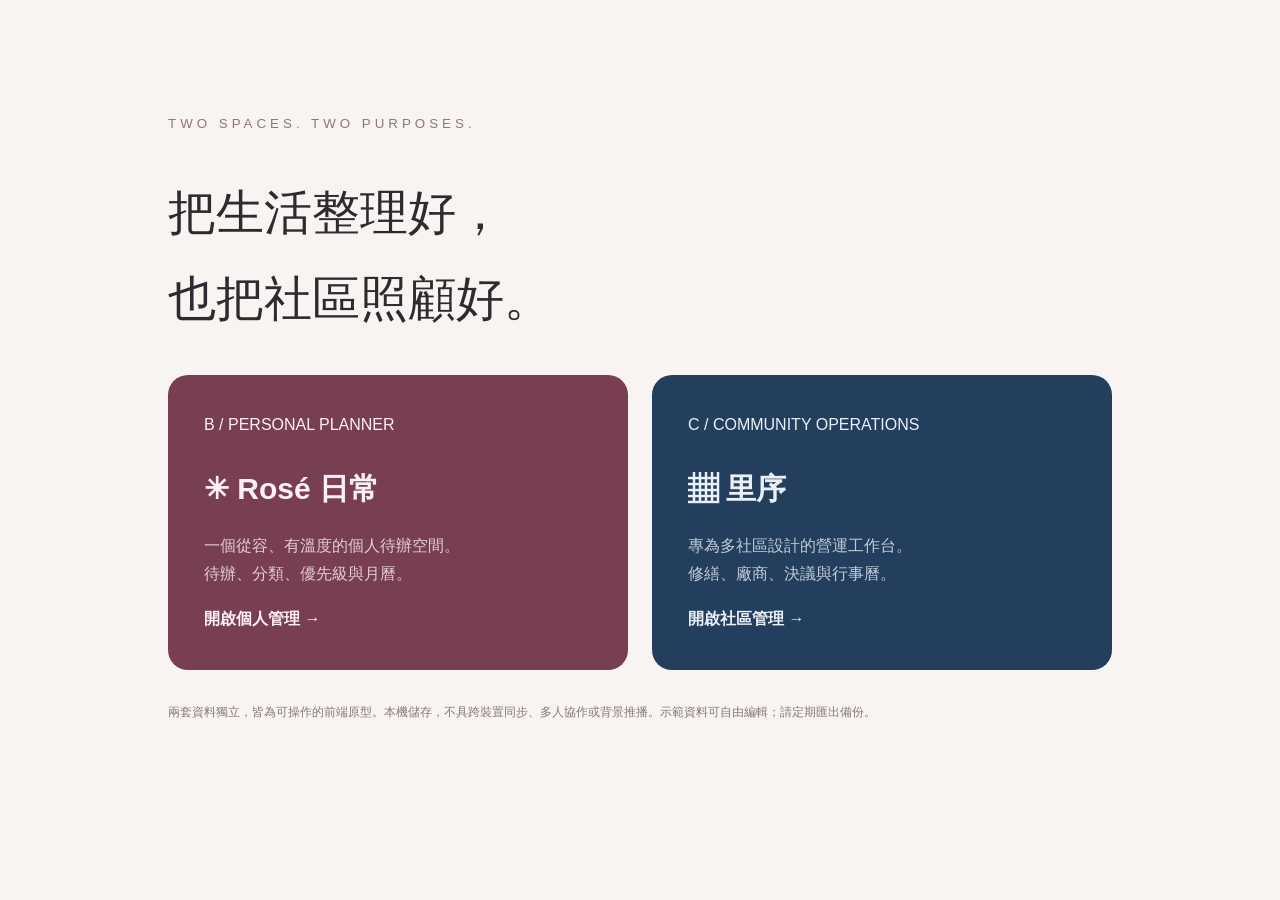
==== index.html @ 5735068f "Add files via upload" ====
<!doctype html><html lang="zh-Hant"><meta charset="UTF-8"><meta name="viewport" content="width=device-width,initial-scale=1"><title>B / C 網站 APP 原型</title><style>*{box-sizing:border-box}body{margin:0;background:#f7f4f1;color:#302a30;font:16px/1.8 'Segoe UI','Microsoft JhengHei',sans-serif}main{max-width:1000px;margin:9vh auto;padding:28px}small{letter-spacing:4px;color:#94747c}h1{font-size:clamp(30px,5vw,48px);font-weight:500}section{display:grid;grid-template-columns:1fr 1fr;gap:24px}a{display:block;padding:36px;border-radius:20px;text-decoration:none;transition:transform .2s}a:hover{transform:translateY(-5px)}.b{background:#783e52;color:#fff0f3}.c{background:#243f5d;color:#eaf0f8}h2{font-size:30px;margin:22px 0 8px}p{opacity:.8}footer{font-size:12px;color:#88767e;margin-top:32px}@media(max-width:600px){section{grid-template-columns:1fr}main{margin:20px auto}a{padding:26px}}</style><main><small>TWO SPACES. TWO PURPOSES.</small><h1>把生活整理好，<br>也把社區照顧好。</h1><section><a class="b" href="b/"><span>B / PERSONAL PLANNER</span><h2>✳ Rosé 日常</h2><p>一個從容、有溫度的個人待辦空間。<br>待辦、分類、優先級與月曆。</p><strong>開啟個人管理 →</strong></a><a class="c" href="c/"><span>C / COMMUNITY OPERATIONS</span><h2>▦ 里序</h2><p>專為多社區設計的營運工作台。<br>修繕、廠商、決議與行事曆。</p><strong>開啟社區管理 →</strong></a></section><footer>兩套資料獨立，皆為可操作的前端原型。本機儲存，不具跨裝置同步、多人協作或背景推播。示範資料可自由編輯；請定期匯出備份。</footer></main></html>
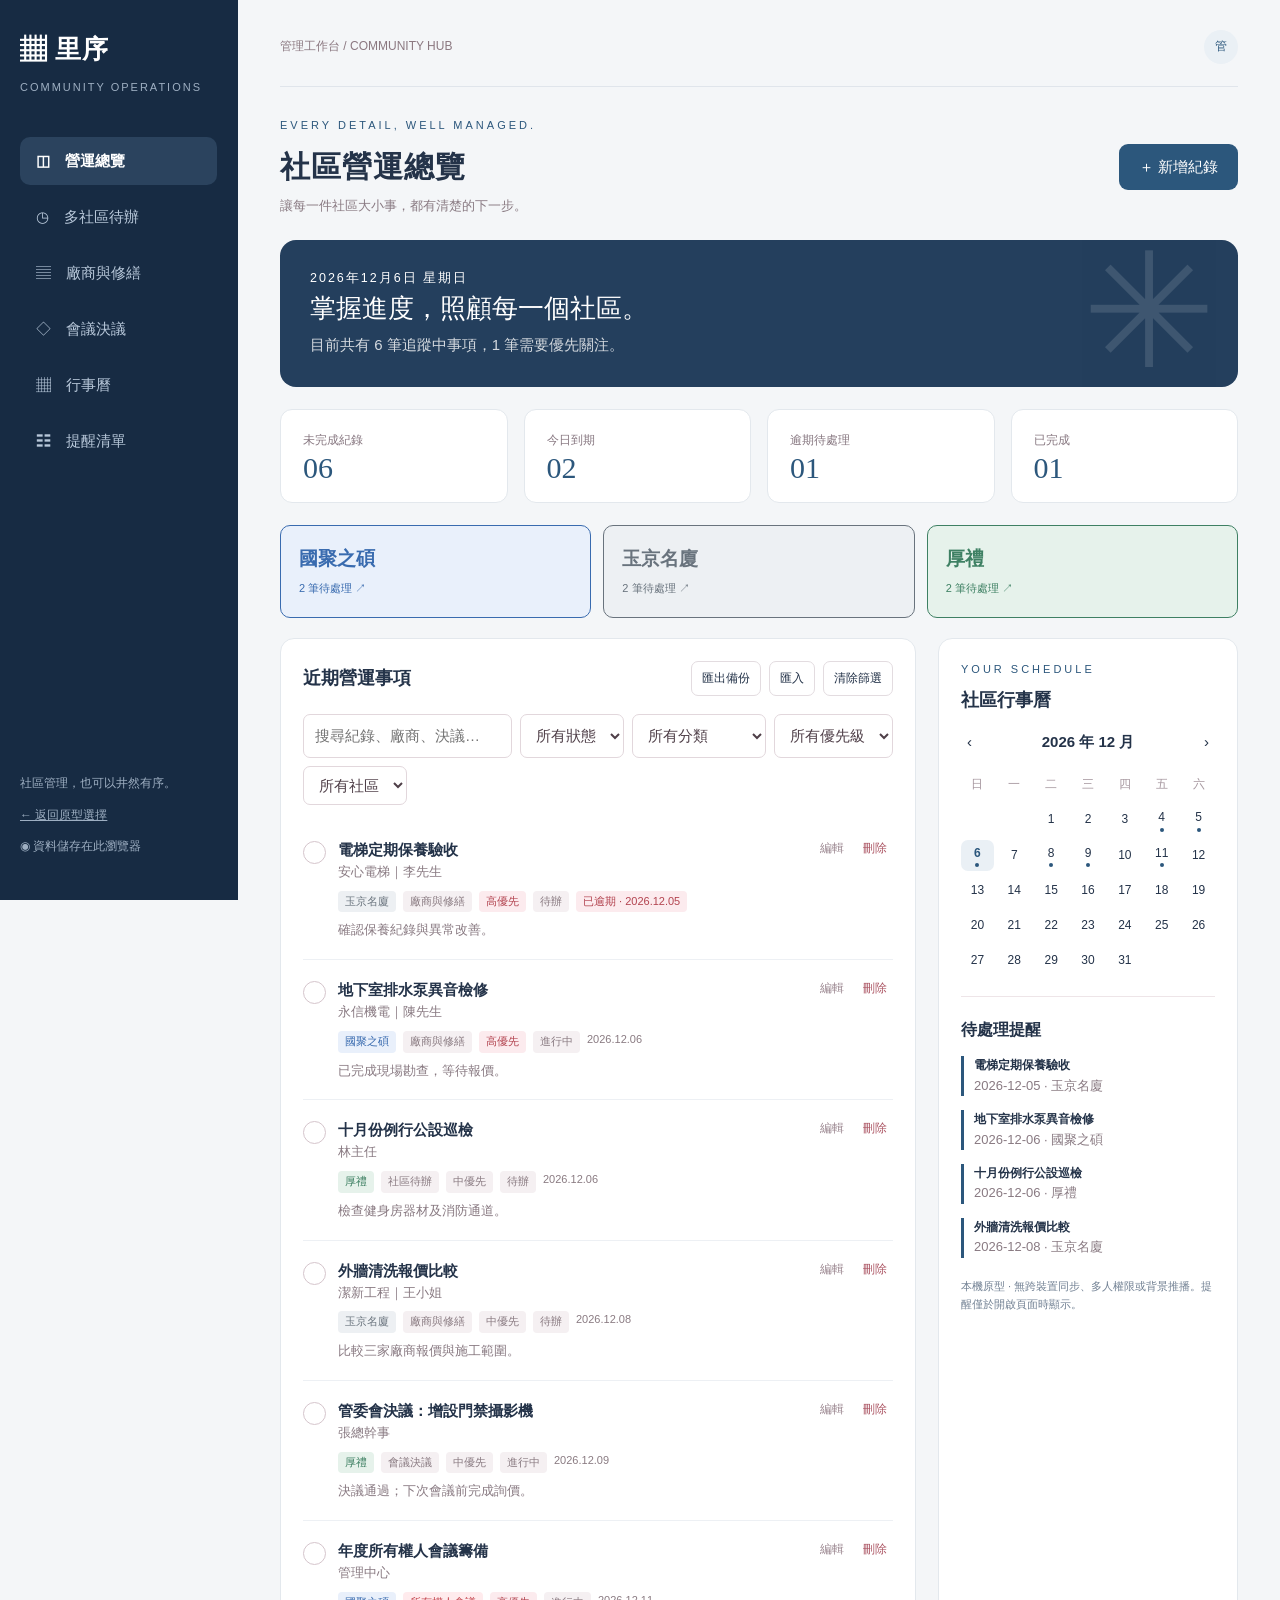
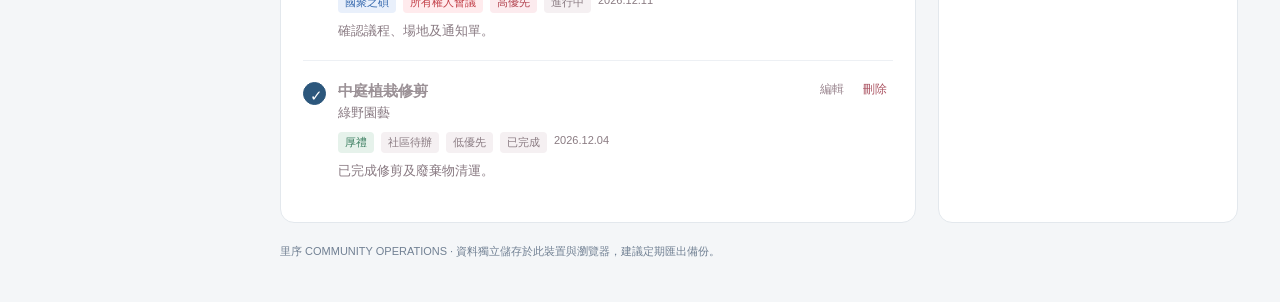
==== commit 9bfc410e: "Add files via upload" ====
--- a/index.html
+++ b/index.html
@@ -1 +1 @@
-<!doctype html><html lang="zh-Hant"><meta charset="UTF-8"><meta name="viewport" content="width=device-width,initial-scale=1"><title>B / C 網站 APP 原型</title><style>*{box-sizing:border-box}body{margin:0;background:#f7f4f1;color:#302a30;font:16px/1.8 'Segoe UI','Microsoft JhengHei',sans-serif}main{max-width:1000px;margin:9vh auto;padding:28px}small{letter-spacing:4px;color:#94747c}h1{font-size:clamp(30px,5vw,48px);font-weight:500}section{display:grid;grid-template-columns:1fr 1fr;gap:24px}a{display:block;padding:36px;border-radius:20px;text-decoration:none;transition:transform .2s}a:hover{transform:translateY(-5px)}.b{background:#783e52;color:#fff0f3}.c{background:#243f5d;color:#eaf0f8}h2{font-size:30px;margin:22px 0 8px}p{opacity:.8}footer{font-size:12px;color:#88767e;margin-top:32px}@media(max-width:600px){section{grid-template-columns:1fr}main{margin:20px auto}a{padding:26px}}</style><main><small>TWO SPACES. TWO PURPOSES.</small><h1>把生活整理好，<br>也把社區照顧好。</h1><section><a class="b" href="b/"><span>B / PERSONAL PLANNER</span><h2>✳ Rosé 日常</h2><p>一個從容、有溫度的個人待辦空間。<br>待辦、分類、優先級與月曆。</p><strong>開啟個人管理 →</strong></a><a class="c" href="c/"><span>C / COMMUNITY OPERATIONS</span><h2>▦ 里序</h2><p>專為多社區設計的營運工作台。<br>修繕、廠商、決議與行事曆。</p><strong>開啟社區管理 →</strong></a></section><footer>兩套資料獨立，皆為可操作的前端原型。本機儲存，不具跨裝置同步、多人協作或背景推播。示範資料可自由編輯；請定期匯出備份。</footer></main></html>
+<!doctype html><html lang="zh-Hant"><head><meta charset="UTF-8"><meta name="viewport" content="width=device-width,initial-scale=1"><meta name="theme-color" content="#243f5d"><title>里序｜社區營運管理</title><link rel="stylesheet" href="style.css"><script src="app.js" defer></script></head><body data-app="c"></body></html>
--- a/style.css
+++ b/style.css
@@ -0,0 +1 @@
+*{box-sizing:border-box}body{margin:0;background:#f8f5f3;color:#30262b;font:15px/1.6 'Segoe UI','Microsoft JhengHei',sans-serif}button,input,select,textarea{font:inherit}button,a,input,select,textarea{outline-offset:4px}button{cursor:pointer}button,a{touch-action:manipulation}button{border:0;background:none;color:inherit}a{color:inherit}aside{position:fixed;inset:0 auto 0 0;width:238px;background:#fffdfb;border-right:1px solid #eadfe2;padding:32px 20px;display:flex;flex-direction:column;gap:12px}.logo{font:600 26px Georgia,serif;letter-spacing:1px;color:var(--accent)}.brand-note{font-size:11px;letter-spacing:2px;color:#9c7f88;margin-bottom:28px}nav{display:grid;gap:8px}nav button{text-align:left;padding:12px 16px;border-radius:10px;color:#807079}nav button.active{background:var(--soft);color:var(--accent);font-weight:700}.side-bottom{margin-top:auto;font-size:12px;color:#8d7e85}.side-bottom a{display:block;margin-top:12px}main{margin-left:238px;padding:30px 42px;max-width:1600px}.topbar{display:flex;justify-content:space-between;align-items:center;color:#8b7880;font-size:12px;border-bottom:1px solid #e8dfe1;padding-bottom:22px}.avatar{width:34px;height:34px;display:grid;place-items:center;border-radius:50%;background:var(--soft);color:var(--accent)}header{display:flex;justify-content:space-between;align-items:center;margin:30px 0 24px;gap:18px}h1{font-size:30px;letter-spacing:1px;margin:0 0 5px}h2{font-size:18px;margin:0}h3{margin:0;font-size:16px}.muted{color:#897a82;font-size:13px}.eyebrow{font-size:11px;color:var(--accent);letter-spacing:3px;margin-bottom:8px}.primary{background:var(--accent);color:white;padding:11px 20px;border-radius:9px;white-space:nowrap}.hero{background:var(--accent);color:#fff;border-radius:16px;padding:25px 30px;display:flex;justify-content:space-between;align-items:center;position:relative;overflow:hidden}.hero:after{content:'✳';font-size:160px;line-height:1;opacity:.12;position:absolute;right:22px;top:-8px}.hero h2{font:26px/1.5 Georgia,'Microsoft JhengHei',serif}.hero p{opacity:.8;margin:5px 0}.hero small{letter-spacing:2px}.stats{display:grid;grid-template-columns:repeat(4,1fr);gap:16px;margin:22px 0}.stat{background:white;border:1px solid #ede5e7;border-radius:12px;padding:17px 22px}.stat strong{display:block;font:30px Georgia,serif;color:var(--accent)}.stat span{font-size:12px;color:#877780}.layout{display:grid;grid-template-columns:minmax(0,1fr) 300px;gap:22px}.panel{background:white;border:1px solid #ece4e6;border-radius:14px;padding:22px}.panel-head{display:flex;justify-content:space-between;align-items:center;margin-bottom:18px;gap:10px}.toolbar{display:flex;flex-wrap:wrap;gap:8px;margin:15px 0}.toolbar input{flex:1;min-width:140px}input,select,textarea{border:1px solid #e2d7dc;background:#fff;border-radius:7px;padding:9px 11px;color:#4f3f48;min-width:0}select{max-width:100%}.task{display:flex;gap:12px;padding:18px 0;border-bottom:1px solid #f0e9eb;align-items:flex-start}.task:last-child{border-bottom:0}.check{border:1px solid #d5c5cc;border-radius:50%;width:23px;height:23px;flex-shrink:0;margin-top:3px;color:var(--accent)}.check.done{background:var(--accent);color:white;border-color:var(--accent)}.task-body{flex:1;min-width:0}.task-title{font-weight:600;text-align:left;padding:0;word-break:break-word}.completed .task-title{text-decoration:line-through;color:#9c9297}.meta{display:flex;gap:7px;flex-wrap:wrap;margin-top:8px;font-size:11px;color:#8a7b82}.tag{border-radius:4px;padding:2px 7px;background:#f5f0f2}.high,.overdue{color:#b34450;background:#fcebee}.community-國聚之碩{color:#396baf;background:#e9f0fb}.community-玉京名廈{color:#69737d;background:#edf0f3}.community-厚禮{color:#3e8063;background:#e6f2eb}.owner{color:#c23f48;background:#ffebed}.actions{display:flex;gap:7px;font-size:12px;color:#9b8790}.delete{color:#ac5664}.calendar-head{display:flex;align-items:center;justify-content:space-between;margin:14px 0}.calendar{display:grid;grid-template-columns:repeat(7,minmax(0,1fr));gap:4px;text-align:center;font-size:12px}.calendar .weekday{color:#a6979f;padding:6px 0}.day{border-radius:7px;min-height:31px;padding:4px 0;position:relative}.day.today{background:var(--soft);color:var(--accent);font-weight:700}.day.selected{outline:2px solid var(--accent)}.day.has:after{content:'';display:block;width:4px;height:4px;background:var(--accent);border-radius:50%;margin:auto}.side-card{margin-top:20px;padding-top:20px;border-top:1px solid #eee5e8}.reminder{font-size:12px;margin-top:14px;border-left:3px solid var(--accent);padding-left:10px}.notice{font-size:11px;color:#97868e;margin-top:20px}.empty{text-align:center;color:#9e8a94;padding:50px 10px}.calendar.large .day{min-height:90px;text-align:left;padding:8px;border:1px solid #efe7e9}.calendar.large .day small{display:block;font-size:10px;white-space:nowrap;overflow:hidden;text-overflow:ellipsis;color:var(--accent)}dialog{border:0;border-radius:16px;padding:28px;width:min(540px,calc(100% - 24px));box-shadow:0 20px 100px #34202b33}dialog::backdrop{background:#30222b77}form{display:grid;gap:14px}label{display:grid;gap:5px;font-size:12px;color:#796671}.form-row{display:grid;grid-template-columns:1fr 1fr;gap:12px}textarea{resize:vertical;min-height:80px}.dialog-head{display:flex;align-items:center;justify-content:space-between;margin-bottom:18px}.form-actions{display:flex;justify-content:flex-end;gap:10px}.toast{position:fixed;bottom:24px;left:50%;transform:translateX(-50%);background:#362c32;color:white;border-radius:8px;padding:10px 20px;z-index:5}.progress{height:5px;background:var(--soft);border-radius:8px;margin-top:12px}.progress i{display:block;height:100%;background:var(--accent);border-radius:8px}.community-cards{display:grid;grid-template-columns:repeat(3,1fr);gap:12px;margin:20px 0}.community-card{padding:18px;border-radius:10px;border:1px solid currentColor;text-align:left}.community-card strong{display:block;font-size:19px}.community-card small{font-size:11px}.c-theme{background:#f4f6f8;color:#243349}.c-theme aside{background:#172b43;color:#e4edf6;border-color:#172b43}.c-theme .logo{color:#fff}.c-theme nav button{color:#b8c8da}.c-theme nav button.active{background:#2b435e;color:#fff}.c-theme .brand-note,.c-theme .side-bottom{color:#9eafc2}.c-theme .hero{background:#243f5d}.c-theme .panel,.c-theme .stat{border-color:#e3e8ed}.c-theme .topbar{border-color:#e0e5eb}.c-theme .task{border-color:#edf0f4}.c-theme .notice{color:#718093}.c-theme .primary{background:#2c577c}.view-tools{display:flex;gap:8px;flex-wrap:wrap}.subtle{border:1px solid #e3dce0;border-radius:7px;padding:7px 10px;font-size:12px;background:white}#storage-warning{color:#b43f50}.mobile-brand{display:none}@media(min-width:1500px){main{margin-left:260px}aside{width:260px}}@media(max-width:1100px){main{padding:24px;margin-left:200px}aside{width:200px;padding:26px 15px}.layout{grid-template-columns:minmax(0,1fr)}.right{display:grid;grid-template-columns:1fr 1fr;gap:18px}.right .side-card{margin:0;border:0;padding:0}.stats{gap:10px}.stat{padding:14px}}@media(max-width:700px){aside{position:static;width:auto;padding:18px 18px 10px;border-right:0}.brand-note,.side-bottom{display:none}.logo{font-size:23px}nav{display:flex;overflow:auto;gap:5px;margin-top:10px}nav button{white-space:nowrap;padding:8px 12px;font-size:12px}main{margin:0;padding:16px}.topbar{padding-bottom:14px}header{margin:22px 0;align-items:flex-start}h1{font-size:25px}.primary{padding:10px 14px;font-size:13px}.hero{padding:22px}.hero h2{font-size:21px}.hero small{display:none}.stats{grid-template-columns:repeat(2,1fr);gap:10px}.stat strong{font-size:25px}.panel{padding:16px}.right{display:block}.right .side-card{margin-top:20px}.actions{flex-direction:column}.community-cards{gap:7px}.community-card{padding:11px 8px}.community-card strong{font-size:15px}.calendar.large .day{min-height:65px;padding:4px}.calendar.large{gap:2px}.form-row{grid-template-columns:1fr}.toolbar select{flex:1}.panel-head{flex-wrap:wrap}.view-tools{gap:5px}}
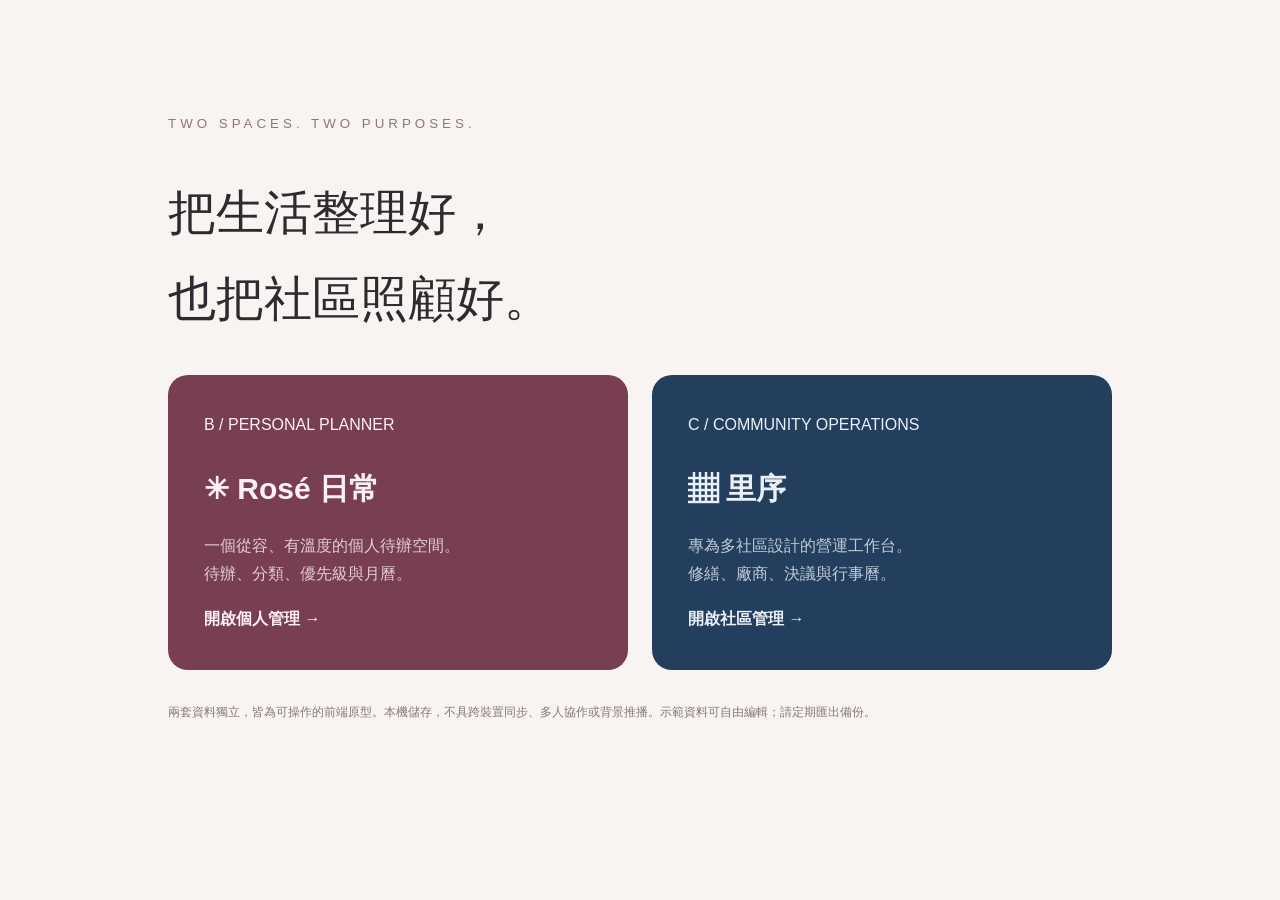
==== commit 1c5a9a85: "Add files via upload" ====
--- a/index.html
+++ b/index.html
@@ -1 +1 @@
-<!doctype html><html lang="zh-Hant"><head><meta charset="UTF-8"><meta name="viewport" content="width=device-width,initial-scale=1"><meta name="theme-color" content="#243f5d"><title>里序｜社區營運管理</title><link rel="stylesheet" href="style.css"><script src="app.js" defer></script></head><body data-app="c"></body></html>
+<!doctype html><html lang="zh-Hant"><meta charset="UTF-8"><meta name="viewport" content="width=device-width,initial-scale=1"><title>B / C 網站 APP 原型</title><style>*{box-sizing:border-box}body{margin:0;background:#f7f4f1;color:#302a30;font:16px/1.8 'Segoe UI','Microsoft JhengHei',sans-serif}main{max-width:1000px;margin:9vh auto;padding:28px}small{letter-spacing:4px;color:#94747c}h1{font-size:clamp(30px,5vw,48px);font-weight:500}section{display:grid;grid-template-columns:1fr 1fr;gap:24px}a{display:block;padding:36px;border-radius:20px;text-decoration:none;transition:transform .2s}a:hover{transform:translateY(-5px)}.b{background:#783e52;color:#fff0f3}.c{background:#243f5d;color:#eaf0f8}h2{font-size:30px;margin:22px 0 8px}p{opacity:.8}footer{font-size:12px;color:#88767e;margin-top:32px}@media(max-width:600px){section{grid-template-columns:1fr}main{margin:20px auto}a{padding:26px}}</style><main><small>TWO SPACES. TWO PURPOSES.</small><h1>把生活整理好，<br>也把社區照顧好。</h1><section><a class="b" href="b/"><span>B / PERSONAL PLANNER</span><h2>✳ Rosé 日常</h2><p>一個從容、有溫度的個人待辦空間。<br>待辦、分類、優先級與月曆。</p><strong>開啟個人管理 →</strong></a><a class="c" href="c/"><span>C / COMMUNITY OPERATIONS</span><h2>▦ 里序</h2><p>專為多社區設計的營運工作台。<br>修繕、廠商、決議與行事曆。</p><strong>開啟社區管理 →</strong></a></section><footer>兩套資料獨立，皆為可操作的前端原型。本機儲存，不具跨裝置同步、多人協作或背景推播。示範資料可自由編輯；請定期匯出備份。</footer></main></html>
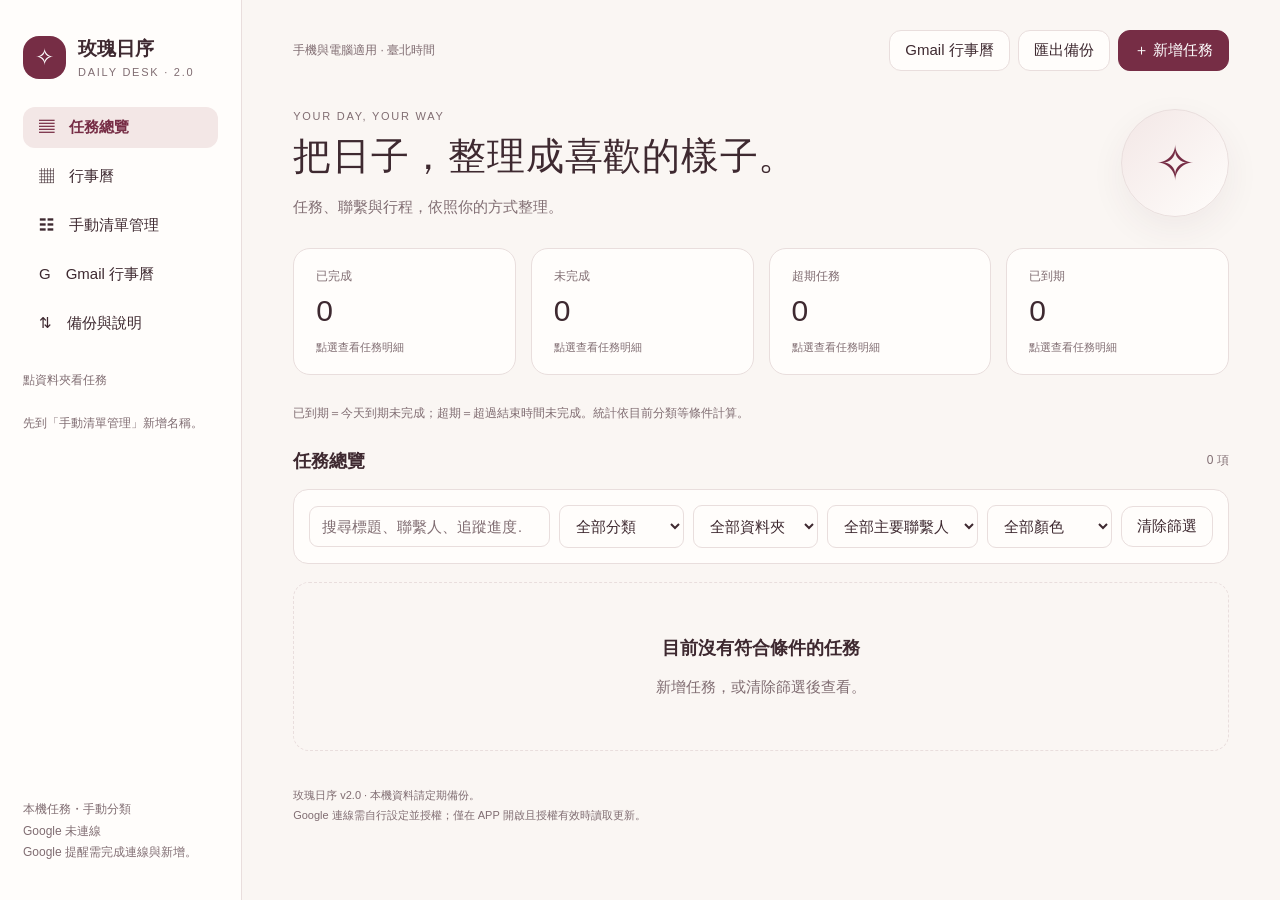
==== commit 290f80c3: "Add files via upload" ====
--- a/index.html
+++ b/index.html
@@ -1 +1,492 @@
-<!doctype html><html lang="zh-Hant"><meta charset="UTF-8"><meta name="viewport" content="width=device-width,initial-scale=1"><title>B / C 網站 APP 原型</title><style>*{box-sizing:border-box}body{margin:0;background:#f7f4f1;color:#302a30;font:16px/1.8 'Segoe UI','Microsoft JhengHei',sans-serif}main{max-width:1000px;margin:9vh auto;padding:28px}small{letter-spacing:4px;color:#94747c}h1{font-size:clamp(30px,5vw,48px);font-weight:500}section{display:grid;grid-template-columns:1fr 1fr;gap:24px}a{display:block;padding:36px;border-radius:20px;text-decoration:none;transition:transform .2s}a:hover{transform:translateY(-5px)}.b{background:#783e52;color:#fff0f3}.c{background:#243f5d;color:#eaf0f8}h2{font-size:30px;margin:22px 0 8px}p{opacity:.8}footer{font-size:12px;color:#88767e;margin-top:32px}@media(max-width:600px){section{grid-template-columns:1fr}main{margin:20px auto}a{padding:26px}}</style><main><small>TWO SPACES. TWO PURPOSES.</small><h1>把生活整理好，<br>也把社區照顧好。</h1><section><a class="b" href="b/"><span>B / PERSONAL PLANNER</span><h2>✳ Rosé 日常</h2><p>一個從容、有溫度的個人待辦空間。<br>待辦、分類、優先級與月曆。</p><strong>開啟個人管理 →</strong></a><a class="c" href="c/"><span>C / COMMUNITY OPERATIONS</span><h2>▦ 里序</h2><p>專為多社區設計的營運工作台。<br>修繕、廠商、決議與行事曆。</p><strong>開啟社區管理 →</strong></a></section><footer>兩套資料獨立，皆為可操作的前端原型。本機儲存，不具跨裝置同步、多人協作或背景推播。示範資料可自由編輯；請定期匯出備份。</footer></main></html>
+<!doctype html><html lang="zh-Hant"><head><meta charset="utf-8"><meta name="viewport" content="width=device-width,initial-scale=1"><meta name="theme-color" content="#762d45"><meta name="referrer" content="strict-origin-when-cross-origin"><title>玫瑰日序 v2</title><style>
+:root{--ink:#3e2930;--muted:#806d72;--brand:#762d45;--rose:#ead0d3;--paper:#faf6f3;--line:#e9dedd;--soft:#f3e7e6;--white:#fffdfb;--shadow:0 12px 34px #572c3910;font-family:"Segoe UI","Microsoft JhengHei",sans-serif;color:var(--ink);background:var(--paper);font-size:15px}
+*{box-sizing:border-box}body{margin:0}button,input,select,textarea{font:inherit}button,a,input,select,textarea{touch-action:manipulation}button{cursor:pointer}button:disabled{opacity:.45;cursor:default}button:focus-visible,a:focus-visible,input:focus-visible,select:focus-visible,textarea:focus-visible{outline:3px solid #bc8b56;outline-offset:3px}button{border:1px solid var(--line);border-radius:12px;padding:10px 15px;background:var(--white);color:var(--ink)}button:hover{border-color:var(--brand)}.primary{background:var(--brand);color:white;border-color:var(--brand)}.quiet{background:transparent}.danger{color:#a02135}.app{display:grid;grid-template-columns:242px minmax(0,1fr);min-height:100vh}aside{padding:36px 23px;background:var(--white);border-right:1px solid var(--line);display:flex;flex-direction:column;gap:28px;position:sticky;top:0;height:100vh}.logo{display:flex;gap:12px;align-items:center}.mark{background:var(--brand);color:white;border-radius:16px;width:43px;height:43px;display:grid;place-items:center;font-size:23px}.logo strong{font-size:19px;display:block}.eyebrow{font-size:11px;letter-spacing:.16em;color:var(--muted);text-transform:uppercase}.nav{display:grid;gap:8px}.nav button{text-align:left;border-color:transparent;background:transparent}.nav button.active{background:var(--soft);color:var(--brand);font-weight:700}.side-title{font-size:12px;color:var(--muted);margin:0 0 12px}.legend{display:grid;gap:15px;font-size:13px}.dot{width:9px;height:9px;border-radius:50%;display:inline-block;margin-right:8px;background:var(--brand)}.side-foot{margin-top:auto;font-size:12px;line-height:1.8;color:var(--muted)}.main{padding:30px clamp(20px,4vw,62px);max-width:1550px;width:100%;margin:auto}.topbar{display:flex;justify-content:space-between;align-items:center;margin-bottom:35px;gap:16px}.topbar p{font-size:12px;color:var(--muted);margin:0}.actions{display:flex;flex-wrap:wrap;gap:8px}.hero{display:flex;justify-content:space-between;align-items:center;gap:20px;margin-bottom:25px}h1{font-family:Georgia,"Microsoft JhengHei",serif;font-size:clamp(28px,3vw,39px);font-weight:500;margin:8px 0 12px;letter-spacing:.02em}h2{font-size:18px;margin:0}.subtitle{color:var(--muted);line-height:1.7;margin:0}.hero-art{border:1px solid var(--line);border-radius:50%;width:108px;height:108px;display:grid;place-items:center;color:var(--brand);font-size:48px;background:linear-gradient(135deg,var(--soft),var(--white));box-shadow:var(--shadow);flex-shrink:0}.stats{display:grid;grid-template-columns:repeat(4,minmax(0,1fr));gap:15px;margin:28px 0}.stat{padding:19px 22px;background:var(--white);border:1px solid var(--line);border-radius:17px}.stat span{display:block;font-size:12px;color:var(--muted)}.stat strong{display:block;font-size:30px;font-weight:500;margin:9px 0}.stat small{font-size:11px;color:var(--muted)}.toolbar{display:flex;justify-content:space-between;gap:12px;align-items:center;margin:25px 0 16px}.toolbar h2{margin-right:auto}.tabs{display:flex;gap:5px;flex-wrap:wrap}.tabs button{font-size:13px}.tabs button.active{background:var(--brand);color:white}.filters{padding:15px;background:var(--white);border:1px solid var(--line);border-radius:15px;display:flex;gap:9px;flex-wrap:wrap;margin-bottom:18px}.filters input{flex:1;min-width:170px}.filters select{max-width:180px}input,select,textarea{border:1px solid var(--line);border-radius:9px;padding:11px 12px;background:var(--white);color:var(--ink);min-width:0}textarea{resize:vertical;min-height:100px}input::placeholder{color:var(--muted)}.workspace{display:grid;grid-template-columns:minmax(0,1fr) 275px;gap:22px}.panel{background:var(--white);border:1px solid var(--line);border-radius:18px;padding:22px;box-shadow:var(--shadow)}.panel h2{margin-bottom:15px}.record{background:var(--white);border:1px solid var(--line);border-radius:15px;padding:19px;display:flex;gap:14px;margin-bottom:12px;position:relative;border-left:4px solid var(--record-color,var(--rose))}.check{width:28px;height:28px;border-radius:50%;padding:0;flex-shrink:0;color:var(--brand);margin-top:2px}.check.done{background:var(--brand);color:white}.record-body{min-width:0;flex:1}.record h3{font-size:16px;margin:2px 0 10px;overflow-wrap:anywhere;line-height:1.5}.record.done h3{text-decoration:line-through;color:var(--muted)}.meta{display:flex;flex-wrap:wrap;gap:7px;font-size:11px;align-items:center}.badge{padding:4px 8px;background:var(--soft);border-radius:6px;color:var(--brand)}.overdue{color:#ac263c;background:#ffedf0}.record p{font-size:13px;color:var(--muted);line-height:1.7;white-space:pre-wrap;overflow-wrap:anywhere;margin:12px 0}.row-actions{display:flex;gap:6px;margin-top:14px}.row-actions button{font-size:12px;padding:6px 10px}.empty{text-align:center;padding:48px 15px;border:1px dashed var(--line);border-radius:16px;color:var(--muted);line-height:1.9}.empty b{display:block;color:var(--ink);font-size:18px;margin-bottom:8px}.note{font-size:12px;color:var(--muted);line-height:1.8}.progress{height:6px;background:var(--soft);border-radius:8px;overflow:hidden;margin:15px 0}.progress span{display:block;background:var(--brand);height:100%}.mini-list{margin-top:20px}.mini-list p{font-size:12px;border-top:1px solid var(--line);padding-top:12px;line-height:1.8;overflow-wrap:anywhere}.month-head{display:flex;gap:10px;align-items:center;justify-content:space-between;margin-bottom:18px}.calendar{display:grid;grid-template-columns:repeat(7,minmax(0,1fr));gap:5px}.weekday{text-align:center;font-size:12px;color:var(--muted);padding:8px 0}.day{min-height:82px;border-radius:9px;padding:8px 5px;text-align:left;display:flex;flex-direction:column;gap:4px;overflow:hidden}.day.today{border:2px solid var(--brand)}.day.selected{background:var(--soft)}.day small{font-size:10px;white-space:nowrap;overflow:hidden;text-overflow:ellipsis;width:100%;display:block}.day.blank{background:transparent;border:0;min-height:0}.cal-list{margin-top:22px}.backups{display:grid;gap:18px}.backups section{max-width:780px}.backups h3{margin-top:0}.backups p{line-height:1.8;font-size:14px;color:var(--muted)}dialog{border:1px solid var(--line);border-radius:22px;background:var(--paper);color:var(--ink);width:min(620px,calc(100% - 24px));padding:0;max-height:90dvh;box-shadow:0 25px 100px #25101e33}dialog::backdrop{background:#24151e70;backdrop-filter:blur(3px)}.dialog-head{padding:24px 25px 0;display:flex;justify-content:space-between;align-items:center}.dialog-head h2{margin:0}form{padding:22px 25px}.form-grid{display:grid;grid-template-columns:1fr 1fr;gap:15px}label{display:flex;flex-direction:column;gap:8px;font-size:13px}.full{grid-column:1/-1}.form-actions{display:flex;gap:10px;justify-content:flex-end;margin-top:22px}.error{color:#a02135;font-size:13px;line-height:1.6}.notice{background:var(--soft);border:1px solid var(--line);padding:13px 17px;border-radius:12px;margin:15px 0;font-size:13px;line-height:1.7}#toast{position:fixed;bottom:25px;left:50%;transform:translateX(-50%);max-width:90vw;background:var(--ink);color:white;border-radius:12px;padding:13px 22px;z-index:10;box-shadow:var(--shadow)}#toast:empty{display:none}.sr-only{position:absolute;width:1px;height:1px;overflow:hidden;clip:rect(0,0,0,0)}footer{font-size:11px;color:var(--muted);margin-top:35px;line-height:1.8}.community{--ink:#243c4d;--muted:#657784;--brand:#254e72;--rose:#bed0dd;--paper:#f2f5f7;--line:#dde5eb;--soft:#e6edf3;--white:#fff;--shadow:0 12px 34px #29445208}.community .hero-art{border-radius:25px}.community h1{font-family:inherit;font-weight:650}
+@media(min-width:1500px){.main{padding-top:40px}}@media(max-width:1100px){.app{grid-template-columns:200px minmax(0,1fr)}aside{padding:28px 16px}.workspace{grid-template-columns:1fr}.rail{display:none}.main{padding:25px}.stat{padding:16px}.filters select{flex:1;max-width:none}.topbar{align-items:flex-start}}@media(max-width:680px){.app{display:block}aside{height:auto;position:relative;padding:18px;border-right:0;border-bottom:1px solid var(--line);gap:15px}.logo strong{font-size:17px}.mark{width:36px;height:36px}.nav{display:flex;gap:4px;overflow-x:auto}.nav button{white-space:nowrap;padding:9px 11px;font-size:13px}.legend-wrap,.side-foot{display:none}.main{padding:20px 15px}.topbar{margin-bottom:25px;flex-wrap:wrap}.topbar .actions{width:100%}.topbar button{flex:1;font-size:12px;padding:9px}.hero-art{width:65px;height:65px;font-size:32px}h1{font-size:28px}.subtitle{font-size:13px}.stats{grid-template-columns:1fr 1fr;gap:10px;margin:20px 0}.stat{padding:14px 16px}.stat strong{font-size:26px;margin:5px 0}.toolbar{flex-wrap:wrap;align-items:flex-start}.toolbar h2{font-size:17px;width:100%}.filters{padding:11px;gap:8px}.filters input{flex-basis:100%;width:100%}.filters select{width:calc(50% - 5px);flex:auto;font-size:12px}.record{padding:15px 12px;gap:10px}.panel{padding:14px}.day{min-height:65px;font-size:12px}.day small{font-size:9px}.form-grid{gap:13px}.form-grid label{grid-column:1/-1}.dialog-head{padding:20px 18px 0}form{padding:18px}.hero{gap:10px}.actions button{padding:9px 10px}.month-head h2{font-size:16px}.month-head button{padding:8px}}
+@media(prefers-reduced-motion:reduce){*{scroll-behavior:auto!important}}
+
+[hidden]{display:none!important}.filters select{min-width:110px}
+
+[hidden]{display:none!important}.main{margin:0 auto}.stat{text-align:left}.stat.active{border:2px solid var(--brand);background:var(--soft)}.filters{align-items:center}.filters input{width:190px}.filters select{min-width:125px}.badge.tag{border:0;border-radius:6px;cursor:pointer;font-size:11px;padding:5px 8px}.row-actions{flex-wrap:wrap}.row-actions a{font-size:12px;align-self:center;color:var(--brand)}.tracking{padding:12px 14px;background:var(--paper);border-radius:12px;margin-top:12px}.tracking b{font-size:12px;color:var(--muted)}.tracking p{margin-bottom:0}.dates{font-weight:600}.legend-button{display:flex;text-align:left;align-items:center;font-size:13px;border:0;background:transparent;padding:8px 0;overflow-wrap:anywhere}.legend-button small{margin-left:auto;color:var(--muted)}.community-strip{display:flex;gap:8px;flex-wrap:wrap;margin:0 0 18px}.section-title{margin:25px 0 16px}.weekend{color:#a53549;background:#fff6f4}.holiday{background:#ffedee}.holiday-name{color:#a53549;font-weight:700}.day.selected{outline:2px solid var(--brand)}.list-panel{margin-bottom:16px}.list-panel h3{margin-top:0}.list-add{display:flex;gap:10px;padding:0;margin-bottom:15px}.list-add input{flex:1}.list-names{display:grid;gap:9px}.list-names>div{display:flex;gap:8px;flex-wrap:wrap}.list-names>div>button:first-child{margin-right:auto;overflow-wrap:anywhere}.check-label{display:flex;flex-direction:row;align-items:center;gap:9px;line-height:1.7}.check-label input{width:18px;height:18px;accent-color:var(--brand)}.calendar-list{display:grid;gap:15px;margin-bottom:15px}.calendar-list small{color:var(--muted);margin-left:auto}.calendar-list label{overflow-wrap:anywhere}#google-config,#subscribe{padding:10px 0 20px}#google-config>button{margin-top:18px}#subscribe button{margin-top:15px}#content>.panel{margin-bottom:18px}#filter-summary{line-height:1.8;margin-bottom:10px}.toolbar{scroll-margin-top:20px}dialog{width:min(680px,calc(100% - 20px))}#form .form-actions{position:sticky;bottom:-18px;padding:12px 0;background:var(--paper)}a{color:var(--brand)}.connect-top{font-size:12px;padding:9px}.side-foot{line-height:1.8}.record h3{font-weight:700}.day{min-height:110px}.day small{font-size:11px}
+@media(max-width:680px){.day{min-height:90px;padding:6px 3px}.day small{font-size:10px}.calendar{gap:3px}.list-names>div{gap:5px}.list-names button{font-size:12px;padding:8px}.community-strip button{font-size:12px}.record h3{font-size:16px}.stat.active{padding:13px 15px}.filters select{min-width:120px}.row-actions button{padding:9px;font-size:12px}.form-grid label:not(.check-label){font-size:14px}input,textarea,select{font-size:16px}.hero-art{display:none}.topbar{gap:10px}.topbar p{width:100%}}
+
+</style><script src="https://accounts.google.com/gsi/client" async defer></script></head><body><div class="app"><aside><div class="logo"><div class="mark">✧</div><div><strong>玫瑰日序</strong><span class="eyebrow">DAILY DESK · 2.0</span></div></div><nav class="nav" id="nav" aria-label="主要功能"></nav><div class="legend-wrap"><p class="side-title" id="legend-title"></p><div class="legend" id="legend"></div></div><div class="side-foot">本機任務・手動分類<br><span id="google-indicator"></span><br>Google 提醒需完成連線與新增。</div></aside><main class="main"><header class="topbar"><p>手機與電腦適用 · 臺北時間</p><div class="actions"><button data-view="google">Gmail 行事曆</button><button data-act="backup">匯出備份</button><button data-act="add" class="primary">＋ 新增任務</button></div></header><div class="hero"><div><span class="eyebrow">YOUR DAY, YOUR WAY</span><h1>把日子，整理成喜歡的樣子。</h1><p class="subtitle">任務、聯繫與行程，依照你的方式整理。</p></div><div class="hero-art" aria-hidden="true">✧</div></div><div id="storage-warning" class="notice" role="alert" hidden></div><section id="stats" class="stats" aria-label="點選狀態查看明細"></section><p class="note">已到期＝今天到期未完成；超期＝超過結束時間未完成。統計依目前分類等條件計算。</p><div class="toolbar"><h2 id="view-title"></h2><span class="note" id="count" aria-live="polite"></span></div><p class="note" id="filter-summary"></p><section class="filters" id="filters" aria-label="搜尋與篩選"></section><div id="content"></div><footer>玫瑰日序 v2.0 · 本機資料請定期備份。<br>Google 連線需自行設定並授權；僅在 APP 開啟且授權有效時讀取更新。</footer></main></div><dialog id="editor" aria-labelledby="dialog-title"><div class="dialog-head"><h2 id="dialog-title">新增任務</h2><button data-act="close" aria-label="關閉編輯">✕</button></div><form id="form"></form></dialog><input type="file" id="import-file" accept=".json,application/json" hidden><div id="toast" role="status" aria-live="polite"></div><script>const APP={"id":"personal-b","folder":"B-personal","name":"玫瑰日序","community":false,"hero":"把日子，整理成喜歡的樣子。"};
+const HOLIDAYS={"2026-01-01":{"off":true,"name":"開國紀念日"},"2026-01-02":{"off":false,"name":""},"2026-01-03":{"off":true,"name":""},"2026-01-04":{"off":true,"name":""},"2026-01-05":{"off":false,"name":""},"2026-01-06":{"off":false,"name":""},"2026-01-07":{"off":false,"name":""},"2026-01-08":{"off":false,"name":""},"2026-01-09":{"off":false,"name":""},"2026-01-10":{"off":true,"name":""},"2026-01-11":{"off":true,"name":""},"2026-01-12":{"off":false,"name":""},"2026-01-13":{"off":false,"name":""},"2026-01-14":{"off":false,"name":""},"2026-01-15":{"off":false,"name":""},"2026-01-16":{"off":false,"name":""},"2026-01-17":{"off":true,"name":""},"2026-01-18":{"off":true,"name":""},"2026-01-19":{"off":false,"name":""},"2026-01-20":{"off":false,"name":""},"2026-01-21":{"off":false,"name":""},"2026-01-22":{"off":false,"name":""},"2026-01-23":{"off":false,"name":""},"2026-01-24":{"off":true,"name":""},"2026-01-25":{"off":true,"name":""},"2026-01-26":{"off":false,"name":""},"2026-01-27":{"off":false,"name":""},"2026-01-28":{"off":false,"name":""},"2026-01-29":{"off":false,"name":""},"2026-01-30":{"off":false,"name":""},"2026-01-31":{"off":true,"name":""},"2026-02-01":{"off":true,"name":""},"2026-02-02":{"off":false,"name":""},"2026-02-03":{"off":false,"name":""},"2026-02-04":{"off":false,"name":""},"2026-02-05":{"off":false,"name":""},"2026-02-06":{"off":false,"name":""},"2026-02-07":{"off":true,"name":""},"2026-02-08":{"off":true,"name":""},"2026-02-09":{"off":false,"name":""},"2026-02-10":{"off":false,"name":""},"2026-02-11":{"off":false,"name":""},"2026-02-12":{"off":false,"name":""},"2026-02-13":{"off":false,"name":""},"2026-02-14":{"off":true,"name":""},"2026-02-15":{"off":true,"name":"小年夜"},"2026-02-16":{"off":true,"name":"農曆除夕"},"2026-02-17":{"off":true,"name":"春節"},"2026-02-18":{"off":true,"name":"春節"},"2026-02-19":{"off":true,"name":"春節"},"2026-02-20":{"off":true,"name":"補假"},"2026-02-21":{"off":true,"name":""},"2026-02-22":{"off":true,"name":""},"2026-02-23":{"off":false,"name":""},"2026-02-24":{"off":false,"name":""},"2026-02-25":{"off":false,"name":""},"2026-02-26":{"off":false,"name":""},"2026-02-27":{"off":true,"name":"補假"},"2026-02-28":{"off":true,"name":"和平紀念日"},"2026-03-01":{"off":true,"name":""},"2026-03-02":{"off":false,"name":""},"2026-03-03":{"off":false,"name":""},"2026-03-04":{"off":false,"name":""},"2026-03-05":{"off":false,"name":""},"2026-03-06":{"off":false,"name":""},"2026-03-07":{"off":true,"name":""},"2026-03-08":{"off":true,"name":""},"2026-03-09":{"off":false,"name":""},"2026-03-10":{"off":false,"name":""},"2026-03-11":{"off":false,"name":""},"2026-03-12":{"off":false,"name":""},"2026-03-13":{"off":false,"name":""},"2026-03-14":{"off":true,"name":""},"2026-03-15":{"off":true,"name":""},"2026-03-16":{"off":false,"name":""},"2026-03-17":{"off":false,"name":""},"2026-03-18":{"off":false,"name":""},"2026-03-19":{"off":false,"name":""},"2026-03-20":{"off":false,"name":""},"2026-03-21":{"off":true,"name":""},"2026-03-22":{"off":true,"name":""},"2026-03-23":{"off":false,"name":""},"2026-03-24":{"off":false,"name":""},"2026-03-25":{"off":false,"name":""},"2026-03-26":{"off":false,"name":""},"2026-03-27":{"off":false,"name":""},"2026-03-28":{"off":true,"name":""},"2026-03-29":{"off":true,"name":""},"2026-03-30":{"off":false,"name":""},"2026-03-31":{"off":false,"name":""},"2026-04-01":{"off":false,"name":""},"2026-04-02":{"off":false,"name":""},"2026-04-03":{"off":true,"name":"補假"},"2026-04-04":{"off":true,"name":"兒童節"},"2026-04-05":{"off":true,"name":"清明節"},"2026-04-06":{"off":true,"name":"補假"},"2026-04-07":{"off":false,"name":""},"2026-04-08":{"off":false,"name":""},"2026-04-09":{"off":false,"name":""},"2026-04-10":{"off":false,"name":""},"2026-04-11":{"off":true,"name":""},"2026-04-12":{"off":true,"name":""},"2026-04-13":{"off":false,"name":""},"2026-04-14":{"off":false,"name":""},"2026-04-15":{"off":false,"name":""},"2026-04-16":{"off":false,"name":""},"2026-04-17":{"off":false,"name":""},"2026-04-18":{"off":true,"name":""},"2026-04-19":{"off":true,"name":""},"2026-04-20":{"off":false,"name":""},"2026-04-21":{"off":false,"name":""},"2026-04-22":{"off":false,"name":""},"2026-04-23":{"off":false,"name":""},"2026-04-24":{"off":false,"name":""},"2026-04-25":{"off":true,"name":""},"2026-04-26":{"off":true,"name":""},"2026-04-27":{"off":false,"name":""},"2026-04-28":{"off":false,"name":""},"2026-04-29":{"off":false,"name":""},"2026-04-30":{"off":false,"name":""},"2026-05-01":{"off":true,"name":"勞動節"},"2026-05-02":{"off":true,"name":""},"2026-05-03":{"off":true,"name":""},"2026-05-04":{"off":false,"name":""},"2026-05-05":{"off":false,"name":""},"2026-05-06":{"off":false,"name":""},"2026-05-07":{"off":false,"name":""},"2026-05-08":{"off":false,"name":""},"2026-05-09":{"off":true,"name":""},"2026-05-10":{"off":true,"name":""},"2026-05-11":{"off":false,"name":""},"2026-05-12":{"off":false,"name":""},"2026-05-13":{"off":false,"name":""},"2026-05-14":{"off":false,"name":""},"2026-05-15":{"off":false,"name":""},"2026-05-16":{"off":true,"name":""},"2026-05-17":{"off":true,"name":""},"2026-05-18":{"off":false,"name":""},"2026-05-19":{"off":false,"name":""},"2026-05-20":{"off":false,"name":""},"2026-05-21":{"off":false,"name":""},"2026-05-22":{"off":false,"name":""},"2026-05-23":{"off":true,"name":""},"2026-05-24":{"off":true,"name":""},"2026-05-25":{"off":false,"name":""},"2026-05-26":{"off":false,"name":""},"2026-05-27":{"off":false,"name":""},"2026-05-28":{"off":false,"name":""},"2026-05-29":{"off":false,"name":""},"2026-05-30":{"off":true,"name":""},"2026-05-31":{"off":true,"name":""},"2026-06-01":{"off":false,"name":""},"2026-06-02":{"off":false,"name":""},"2026-06-03":{"off":false,"name":""},"2026-06-04":{"off":false,"name":""},"2026-06-05":{"off":false,"name":""},"2026-06-06":{"off":true,"name":""},"2026-06-07":{"off":true,"name":""},"2026-06-08":{"off":false,"name":""},"2026-06-09":{"off":false,"name":""},"2026-06-10":{"off":false,"name":""},"2026-06-11":{"off":false,"name":""},"2026-06-12":{"off":false,"name":""},"2026-06-13":{"off":true,"name":""},"2026-06-14":{"off":true,"name":""},"2026-06-15":{"off":false,"name":""},"2026-06-16":{"off":false,"name":""},"2026-06-17":{"off":false,"name":""},"2026-06-18":{"off":false,"name":""},"2026-06-19":{"off":true,"name":"端午節"},"2026-06-20":{"off":true,"name":""},"2026-06-21":{"off":true,"name":""},"2026-06-22":{"off":false,"name":""},"2026-06-23":{"off":false,"name":""},"2026-06-24":{"off":false,"name":""},"2026-06-25":{"off":false,"name":""},"2026-06-26":{"off":false,"name":""},"2026-06-27":{"off":true,"name":""},"2026-06-28":{"off":true,"name":""},"2026-06-29":{"off":false,"name":""},"2026-06-30":{"off":false,"name":""},"2026-07-01":{"off":false,"name":""},"2026-07-02":{"off":false,"name":""},"2026-07-03":{"off":false,"name":""},"2026-07-04":{"off":true,"name":""},"2026-07-05":{"off":true,"name":""},"2026-07-06":{"off":false,"name":""},"2026-07-07":{"off":false,"name":""},"2026-07-08":{"off":false,"name":""},"2026-07-09":{"off":false,"name":""},"2026-07-10":{"off":false,"name":""},"2026-07-11":{"off":true,"name":""},"2026-07-12":{"off":true,"name":""},"2026-07-13":{"off":false,"name":""},"2026-07-14":{"off":false,"name":""},"2026-07-15":{"off":false,"name":""},"2026-07-16":{"off":false,"name":""},"2026-07-17":{"off":false,"name":""},"2026-07-18":{"off":true,"name":""},"2026-07-19":{"off":true,"name":""},"2026-07-20":{"off":false,"name":""},"2026-07-21":{"off":false,"name":""},"2026-07-22":{"off":false,"name":""},"2026-07-23":{"off":false,"name":""},"2026-07-24":{"off":false,"name":""},"2026-07-25":{"off":true,"name":""},"2026-07-26":{"off":true,"name":""},"2026-07-27":{"off":false,"name":""},"2026-07-28":{"off":false,"name":""},"2026-07-29":{"off":false,"name":""},"2026-07-30":{"off":false,"name":""},"2026-07-31":{"off":false,"name":""},"2026-08-01":{"off":true,"name":""},"2026-08-02":{"off":true,"name":""},"2026-08-03":{"off":false,"name":""},"2026-08-04":{"off":false,"name":""},"2026-08-05":{"off":false,"name":""},"2026-08-06":{"off":false,"name":""},"2026-08-07":{"off":false,"name":""},"2026-08-08":{"off":true,"name":""},"2026-08-09":{"off":true,"name":""},"2026-08-10":{"off":false,"name":""},"2026-08-11":{"off":false,"name":""},"2026-08-12":{"off":false,"name":""},"2026-08-13":{"off":false,"name":""},"2026-08-14":{"off":false,"name":""},"2026-08-15":{"off":true,"name":""},"2026-08-16":{"off":true,"name":""},"2026-08-17":{"off":false,"name":""},"2026-08-18":{"off":false,"name":""},"2026-08-19":{"off":false,"name":""},"2026-08-20":{"off":false,"name":""},"2026-08-21":{"off":false,"name":""},"2026-08-22":{"off":true,"name":""},"2026-08-23":{"off":true,"name":""},"2026-08-24":{"off":false,"name":""},"2026-08-25":{"off":false,"name":""},"2026-08-26":{"off":false,"name":""},"2026-08-27":{"off":false,"name":""},"2026-08-28":{"off":false,"name":""},"2026-08-29":{"off":true,"name":""},"2026-08-30":{"off":true,"name":""},"2026-08-31":{"off":false,"name":""},"2026-09-01":{"off":false,"name":""},"2026-09-02":{"off":false,"name":""},"2026-09-03":{"off":false,"name":""},"2026-09-04":{"off":false,"name":""},"2026-09-05":{"off":true,"name":""},"2026-09-06":{"off":true,"name":""},"2026-09-07":{"off":false,"name":""},"2026-09-08":{"off":false,"name":""},"2026-09-09":{"off":false,"name":""},"2026-09-10":{"off":false,"name":""},"2026-09-11":{"off":false,"name":""},"2026-09-12":{"off":true,"name":""},"2026-09-13":{"off":true,"name":""},"2026-09-14":{"off":false,"name":""},"2026-09-15":{"off":false,"name":""},"2026-09-16":{"off":false,"name":""},"2026-09-17":{"off":false,"name":""},"2026-09-18":{"off":false,"name":""},"2026-09-19":{"off":true,"name":""},"2026-09-20":{"off":true,"name":""},"2026-09-21":{"off":false,"name":""},"2026-09-22":{"off":false,"name":""},"2026-09-23":{"off":false,"name":""},"2026-09-24":{"off":false,"name":""},"2026-09-25":{"off":true,"name":"中秋節"},"2026-09-26":{"off":true,"name":""},"2026-09-27":{"off":true,"name":""},"2026-09-28":{"off":true,"name":"孔子誕辰紀念日/教師節"},"2026-09-29":{"off":false,"name":""},"2026-09-30":{"off":false,"name":""},"2026-10-01":{"off":false,"name":""},"2026-10-02":{"off":false,"name":""},"2026-10-03":{"off":true,"name":""},"2026-10-04":{"off":true,"name":""},"2026-10-05":{"off":false,"name":""},"2026-10-06":{"off":false,"name":""},"2026-10-07":{"off":false,"name":""},"2026-10-08":{"off":false,"name":""},"2026-10-09":{"off":true,"name":"補假"},"2026-10-10":{"off":true,"name":"國慶日"},"2026-10-11":{"off":true,"name":""},"2026-10-12":{"off":false,"name":""},"2026-10-13":{"off":false,"name":""},"2026-10-14":{"off":false,"name":""},"2026-10-15":{"off":false,"name":""},"2026-10-16":{"off":false,"name":""},"2026-10-17":{"off":true,"name":""},"2026-10-18":{"off":true,"name":""},"2026-10-19":{"off":false,"name":""},"2026-10-20":{"off":false,"name":""},"2026-10-21":{"off":false,"name":""},"2026-10-22":{"off":false,"name":""},"2026-10-23":{"off":false,"name":""},"2026-10-24":{"off":true,"name":""},"2026-10-25":{"off":true,"name":"臺灣光復暨金門古寧頭大捷紀念日"},"2026-10-26":{"off":true,"name":"補假"},"2026-10-27":{"off":false,"name":""},"2026-10-28":{"off":false,"name":""},"2026-10-29":{"off":false,"name":""},"2026-10-30":{"off":false,"name":""},"2026-10-31":{"off":true,"name":""},"2026-11-01":{"off":true,"name":""},"2026-11-02":{"off":false,"name":""},"2026-11-03":{"off":false,"name":""},"2026-11-04":{"off":false,"name":""},"2026-11-05":{"off":false,"name":""},"2026-11-06":{"off":false,"name":""},"2026-11-07":{"off":true,"name":""},"2026-11-08":{"off":true,"name":""},"2026-11-09":{"off":false,"name":""},"2026-11-10":{"off":false,"name":""},"2026-11-11":{"off":false,"name":""},"2026-11-12":{"off":false,"name":""},"2026-11-13":{"off":false,"name":""},"2026-11-14":{"off":true,"name":""},"2026-11-15":{"off":true,"name":""},"2026-11-16":{"off":false,"name":""},"2026-11-17":{"off":false,"name":""},"2026-11-18":{"off":false,"name":""},"2026-11-19":{"off":false,"name":""},"2026-11-20":{"off":false,"name":""},"2026-11-21":{"off":true,"name":""},"2026-11-22":{"off":true,"name":""},"2026-11-23":{"off":false,"name":""},"2026-11-24":{"off":false,"name":""},"2026-11-25":{"off":false,"name":""},"2026-11-26":{"off":false,"name":""},"2026-11-27":{"off":false,"name":""},"2026-11-28":{"off":true,"name":""},"2026-11-29":{"off":true,"name":""},"2026-11-30":{"off":false,"name":""},"2026-12-01":{"off":false,"name":""},"2026-12-02":{"off":false,"name":""},"2026-12-03":{"off":false,"name":""},"2026-12-04":{"off":false,"name":""},"2026-12-05":{"off":true,"name":""},"2026-12-06":{"off":true,"name":""},"2026-12-07":{"off":false,"name":""},"2026-12-08":{"off":false,"name":""},"2026-12-09":{"off":false,"name":""},"2026-12-10":{"off":false,"name":""},"2026-12-11":{"off":false,"name":""},"2026-12-12":{"off":true,"name":""},"2026-12-13":{"off":true,"name":""},"2026-12-14":{"off":false,"name":""},"2026-12-15":{"off":false,"name":""},"2026-12-16":{"off":false,"name":""},"2026-12-17":{"off":false,"name":""},"2026-12-18":{"off":false,"name":""},"2026-12-19":{"off":true,"name":""},"2026-12-20":{"off":true,"name":""},"2026-12-21":{"off":false,"name":""},"2026-12-22":{"off":false,"name":""},"2026-12-23":{"off":false,"name":""},"2026-12-24":{"off":false,"name":""},"2026-12-25":{"off":true,"name":"行憲紀念日"},"2026-12-26":{"off":true,"name":""},"2026-12-27":{"off":true,"name":""},"2026-12-28":{"off":false,"name":""},"2026-12-29":{"off":false,"name":""},"2026-12-30":{"off":false,"name":""},"2026-12-31":{"off":false,"name":""},"2027-01-01":{"off":true,"name":"開國紀念日"},"2027-01-02":{"off":true,"name":""},"2027-01-03":{"off":true,"name":""},"2027-01-04":{"off":false,"name":""},"2027-01-05":{"off":false,"name":""},"2027-01-06":{"off":false,"name":""},"2027-01-07":{"off":false,"name":""},"2027-01-08":{"off":false,"name":""},"2027-01-09":{"off":true,"name":""},"2027-01-10":{"off":true,"name":""},"2027-01-11":{"off":false,"name":""},"2027-01-12":{"off":false,"name":""},"2027-01-13":{"off":false,"name":""},"2027-01-14":{"off":false,"name":""},"2027-01-15":{"off":false,"name":""},"2027-01-16":{"off":true,"name":""},"2027-01-17":{"off":true,"name":""},"2027-01-18":{"off":false,"name":""},"2027-01-19":{"off":false,"name":""},"2027-01-20":{"off":false,"name":""},"2027-01-21":{"off":false,"name":""},"2027-01-22":{"off":false,"name":""},"2027-01-23":{"off":true,"name":""},"2027-01-24":{"off":true,"name":""},"2027-01-25":{"off":false,"name":""},"2027-01-26":{"off":false,"name":""},"2027-01-27":{"off":false,"name":""},"2027-01-28":{"off":false,"name":""},"2027-01-29":{"off":false,"name":""},"2027-01-30":{"off":true,"name":""},"2027-01-31":{"off":true,"name":""},"2027-02-01":{"off":false,"name":""},"2027-02-02":{"off":false,"name":""},"2027-02-03":{"off":false,"name":""},"2027-02-04":{"off":true,"name":"小年夜"},"2027-02-05":{"off":true,"name":"農曆除夕"},"2027-02-06":{"off":true,"name":"春節"},"2027-02-07":{"off":true,"name":"春節"},"2027-02-08":{"off":true,"name":"春節"},"2027-02-09":{"off":true,"name":"補假"},"2027-02-10":{"off":true,"name":"補假"},"2027-02-11":{"off":false,"name":""},"2027-02-12":{"off":false,"name":""},"2027-02-13":{"off":true,"name":""},"2027-02-14":{"off":true,"name":""},"2027-02-15":{"off":false,"name":""},"2027-02-16":{"off":false,"name":""},"2027-02-17":{"off":false,"name":""},"2027-02-18":{"off":false,"name":""},"2027-02-19":{"off":false,"name":""},"2027-02-20":{"off":true,"name":""},"2027-02-21":{"off":true,"name":""},"2027-02-22":{"off":false,"name":""},"2027-02-23":{"off":false,"name":""},"2027-02-24":{"off":false,"name":""},"2027-02-25":{"off":false,"name":""},"2027-02-26":{"off":false,"name":""},"2027-02-27":{"off":true,"name":""},"2027-02-28":{"off":true,"name":"和平紀念日"},"2027-03-01":{"off":true,"name":"補假"},"2027-03-02":{"off":false,"name":""},"2027-03-03":{"off":false,"name":""},"2027-03-04":{"off":false,"name":""},"2027-03-05":{"off":false,"name":""},"2027-03-06":{"off":true,"name":""},"2027-03-07":{"off":true,"name":""},"2027-03-08":{"off":false,"name":""},"2027-03-09":{"off":false,"name":""},"2027-03-10":{"off":false,"name":""},"2027-03-11":{"off":false,"name":""},"2027-03-12":{"off":false,"name":""},"2027-03-13":{"off":true,"name":""},"2027-03-14":{"off":true,"name":""},"2027-03-15":{"off":false,"name":""},"2027-03-16":{"off":false,"name":""},"2027-03-17":{"off":false,"name":""},"2027-03-18":{"off":false,"name":""},"2027-03-19":{"off":false,"name":""},"2027-03-20":{"off":true,"name":""},"2027-03-21":{"off":true,"name":""},"2027-03-22":{"off":false,"name":""},"2027-03-23":{"off":false,"name":""},"2027-03-24":{"off":false,"name":""},"2027-03-25":{"off":false,"name":""},"2027-03-26":{"off":false,"name":""},"2027-03-27":{"off":true,"name":""},"2027-03-28":{"off":true,"name":""},"2027-03-29":{"off":false,"name":""},"2027-03-30":{"off":false,"name":""},"2027-03-31":{"off":false,"name":""},"2027-04-01":{"off":false,"name":""},"2027-04-02":{"off":false,"name":""},"2027-04-03":{"off":true,"name":""},"2027-04-04":{"off":true,"name":"兒童節"},"2027-04-05":{"off":true,"name":"清明節"},"2027-04-06":{"off":true,"name":"補假"},"2027-04-07":{"off":false,"name":""},"2027-04-08":{"off":false,"name":""},"2027-04-09":{"off":false,"name":""},"2027-04-10":{"off":true,"name":""},"2027-04-11":{"off":true,"name":""},"2027-04-12":{"off":false,"name":""},"2027-04-13":{"off":false,"name":""},"2027-04-14":{"off":false,"name":""},"2027-04-15":{"off":false,"name":""},"2027-04-16":{"off":false,"name":""},"2027-04-17":{"off":true,"name":""},"2027-04-18":{"off":true,"name":""},"2027-04-19":{"off":false,"name":""},"2027-04-20":{"off":false,"name":""},"2027-04-21":{"off":false,"name":""},"2027-04-22":{"off":false,"name":""},"2027-04-23":{"off":false,"name":""},"2027-04-24":{"off":true,"name":""},"2027-04-25":{"off":true,"name":""},"2027-04-26":{"off":false,"name":""},"2027-04-27":{"off":false,"name":""},"2027-04-28":{"off":false,"name":""},"2027-04-29":{"off":false,"name":""},"2027-04-30":{"off":true,"name":"補假"},"2027-05-01":{"off":true,"name":"勞動節"},"2027-05-02":{"off":true,"name":""},"2027-05-03":{"off":false,"name":""},"2027-05-04":{"off":false,"name":""},"2027-05-05":{"off":false,"name":""},"2027-05-06":{"off":false,"name":""},"2027-05-07":{"off":false,"name":""},"2027-05-08":{"off":true,"name":""},"2027-05-09":{"off":true,"name":""},"2027-05-10":{"off":false,"name":""},"2027-05-11":{"off":false,"name":""},"2027-05-12":{"off":false,"name":""},"2027-05-13":{"off":false,"name":""},"2027-05-14":{"off":false,"name":""},"2027-05-15":{"off":true,"name":""},"2027-05-16":{"off":true,"name":""},"2027-05-17":{"off":false,"name":""},"2027-05-18":{"off":false,"name":""},"2027-05-19":{"off":false,"name":""},"2027-05-20":{"off":false,"name":""},"2027-05-21":{"off":false,"name":""},"2027-05-22":{"off":true,"name":""},"2027-05-23":{"off":true,"name":""},"2027-05-24":{"off":false,"name":""},"2027-05-25":{"off":false,"name":""},"2027-05-26":{"off":false,"name":""},"2027-05-27":{"off":false,"name":""},"2027-05-28":{"off":false,"name":""},"2027-05-29":{"off":true,"name":""},"2027-05-30":{"off":true,"name":""},"2027-05-31":{"off":false,"name":""},"2027-06-01":{"off":false,"name":""},"2027-06-02":{"off":false,"name":""},"2027-06-03":{"off":false,"name":""},"2027-06-04":{"off":false,"name":""},"2027-06-05":{"off":true,"name":""},"2027-06-06":{"off":true,"name":""},"2027-06-07":{"off":false,"name":""},"2027-06-08":{"off":false,"name":""},"2027-06-09":{"off":true,"name":"端午節"},"2027-06-10":{"off":false,"name":""},"2027-06-11":{"off":false,"name":""},"2027-06-12":{"off":true,"name":""},"2027-06-13":{"off":true,"name":""},"2027-06-14":{"off":false,"name":""},"2027-06-15":{"off":false,"name":""},"2027-06-16":{"off":false,"name":""},"2027-06-17":{"off":false,"name":""},"2027-06-18":{"off":false,"name":""},"2027-06-19":{"off":true,"name":""},"2027-06-20":{"off":true,"name":""},"2027-06-21":{"off":false,"name":""},"2027-06-22":{"off":false,"name":""},"2027-06-23":{"off":false,"name":""},"2027-06-24":{"off":false,"name":""},"2027-06-25":{"off":false,"name":""},"2027-06-26":{"off":true,"name":""},"2027-06-27":{"off":true,"name":""},"2027-06-28":{"off":false,"name":""},"2027-06-29":{"off":false,"name":""},"2027-06-30":{"off":false,"name":""},"2027-07-01":{"off":false,"name":""},"2027-07-02":{"off":false,"name":""},"2027-07-03":{"off":true,"name":""},"2027-07-04":{"off":true,"name":""},"2027-07-05":{"off":false,"name":""},"2027-07-06":{"off":false,"name":""},"2027-07-07":{"off":false,"name":""},"2027-07-08":{"off":false,"name":""},"2027-07-09":{"off":false,"name":""},"2027-07-10":{"off":true,"name":""},"2027-07-11":{"off":true,"name":""},"2027-07-12":{"off":false,"name":""},"2027-07-13":{"off":false,"name":""},"2027-07-14":{"off":false,"name":""},"2027-07-15":{"off":false,"name":""},"2027-07-16":{"off":false,"name":""},"2027-07-17":{"off":true,"name":""},"2027-07-18":{"off":true,"name":""},"2027-07-19":{"off":false,"name":""},"2027-07-20":{"off":false,"name":""},"2027-07-21":{"off":false,"name":""},"2027-07-22":{"off":false,"name":""},"2027-07-23":{"off":false,"name":""},"2027-07-24":{"off":true,"name":""},"2027-07-25":{"off":true,"name":""},"2027-07-26":{"off":false,"name":""},"2027-07-27":{"off":false,"name":""},"2027-07-28":{"off":false,"name":""},"2027-07-29":{"off":false,"name":""},"2027-07-30":{"off":false,"name":""},"2027-07-31":{"off":true,"name":""},"2027-08-01":{"off":true,"name":""},"2027-08-02":{"off":false,"name":""},"2027-08-03":{"off":false,"name":""},"2027-08-04":{"off":false,"name":""},"2027-08-05":{"off":false,"name":""},"2027-08-06":{"off":false,"name":""},"2027-08-07":{"off":true,"name":""},"2027-08-08":{"off":true,"name":""},"2027-08-09":{"off":false,"name":""},"2027-08-10":{"off":false,"name":""},"2027-08-11":{"off":false,"name":""},"2027-08-12":{"off":false,"name":""},"2027-08-13":{"off":false,"name":""},"2027-08-14":{"off":true,"name":""},"2027-08-15":{"off":true,"name":""},"2027-08-16":{"off":false,"name":""},"2027-08-17":{"off":false,"name":""},"2027-08-18":{"off":false,"name":""},"2027-08-19":{"off":false,"name":""},"2027-08-20":{"off":false,"name":""},"2027-08-21":{"off":true,"name":""},"2027-08-22":{"off":true,"name":""},"2027-08-23":{"off":false,"name":""},"2027-08-24":{"off":false,"name":""},"2027-08-25":{"off":false,"name":""},"2027-08-26":{"off":false,"name":""},"2027-08-27":{"off":false,"name":""},"2027-08-28":{"off":true,"name":""},"2027-08-29":{"off":true,"name":""},"2027-08-30":{"off":false,"name":""},"2027-08-31":{"off":false,"name":""},"2027-09-01":{"off":false,"name":""},"2027-09-02":{"off":false,"name":""},"2027-09-03":{"off":false,"name":""},"2027-09-04":{"off":true,"name":""},"2027-09-05":{"off":true,"name":""},"2027-09-06":{"off":false,"name":""},"2027-09-07":{"off":false,"name":""},"2027-09-08":{"off":false,"name":""},"2027-09-09":{"off":false,"name":""},"2027-09-10":{"off":false,"name":""},"2027-09-11":{"off":true,"name":""},"2027-09-12":{"off":true,"name":""},"2027-09-13":{"off":false,"name":""},"2027-09-14":{"off":false,"name":""},"2027-09-15":{"off":true,"name":"中秋節"},"2027-09-16":{"off":false,"name":""},"2027-09-17":{"off":false,"name":""},"2027-09-18":{"off":true,"name":""},"2027-09-19":{"off":true,"name":""},"2027-09-20":{"off":false,"name":""},"2027-09-21":{"off":false,"name":""},"2027-09-22":{"off":false,"name":""},"2027-09-23":{"off":false,"name":""},"2027-09-24":{"off":false,"name":""},"2027-09-25":{"off":true,"name":""},"2027-09-26":{"off":true,"name":""},"2027-09-27":{"off":false,"name":""},"2027-09-28":{"off":true,"name":"孔子誕辰紀念日/教師節"},"2027-09-29":{"off":false,"name":""},"2027-09-30":{"off":false,"name":""},"2027-10-01":{"off":false,"name":""},"2027-10-02":{"off":true,"name":""},"2027-10-03":{"off":true,"name":""},"2027-10-04":{"off":false,"name":""},"2027-10-05":{"off":false,"name":""},"2027-10-06":{"off":false,"name":""},"2027-10-07":{"off":false,"name":""},"2027-10-08":{"off":false,"name":""},"2027-10-09":{"off":true,"name":""},"2027-10-10":{"off":true,"name":"國慶日"},"2027-10-11":{"off":true,"name":"補假"},"2027-10-12":{"off":false,"name":""},"2027-10-13":{"off":false,"name":""},"2027-10-14":{"off":false,"name":""},"2027-10-15":{"off":false,"name":""},"2027-10-16":{"off":true,"name":""},"2027-10-17":{"off":true,"name":""},"2027-10-18":{"off":false,"name":""},"2027-10-19":{"off":false,"name":""},"2027-10-20":{"off":false,"name":""},"2027-10-21":{"off":false,"name":""},"2027-10-22":{"off":false,"name":""},"2027-10-23":{"off":true,"name":""},"2027-10-24":{"off":true,"name":""},"2027-10-25":{"off":true,"name":"臺灣光復暨金門古寧頭大捷紀念日"},"2027-10-26":{"off":false,"name":""},"2027-10-27":{"off":false,"name":""},"2027-10-28":{"off":false,"name":""},"2027-10-29":{"off":false,"name":""},"2027-10-30":{"off":true,"name":""},"2027-10-31":{"off":true,"name":""},"2027-11-01":{"off":false,"name":""},"2027-11-02":{"off":false,"name":""},"2027-11-03":{"off":false,"name":""},"2027-11-04":{"off":false,"name":""},"2027-11-05":{"off":false,"name":""},"2027-11-06":{"off":true,"name":""},"2027-11-07":{"off":true,"name":""},"2027-11-08":{"off":false,"name":""},"2027-11-09":{"off":false,"name":""},"2027-11-10":{"off":false,"name":""},"2027-11-11":{"off":false,"name":""},"2027-11-12":{"off":false,"name":""},"2027-11-13":{"off":true,"name":""},"2027-11-14":{"off":true,"name":""},"2027-11-15":{"off":false,"name":""},"2027-11-16":{"off":false,"name":""},"2027-11-17":{"off":false,"name":""},"2027-11-18":{"off":false,"name":""},"2027-11-19":{"off":false,"name":""},"2027-11-20":{"off":true,"name":""},"2027-11-21":{"off":true,"name":""},"2027-11-22":{"off":false,"name":""},"2027-11-23":{"off":false,"name":""},"2027-11-24":{"off":false,"name":""},"2027-11-25":{"off":false,"name":""},"2027-11-26":{"off":false,"name":""},"2027-11-27":{"off":true,"name":""},"2027-11-28":{"off":true,"name":""},"2027-11-29":{"off":false,"name":""},"2027-11-30":{"off":false,"name":""},"2027-12-01":{"off":false,"name":""},"2027-12-02":{"off":false,"name":""},"2027-12-03":{"off":false,"name":""},"2027-12-04":{"off":true,"name":""},"2027-12-05":{"off":true,"name":""},"2027-12-06":{"off":false,"name":""},"2027-12-07":{"off":false,"name":""},"2027-12-08":{"off":false,"name":""},"2027-12-09":{"off":false,"name":""},"2027-12-10":{"off":false,"name":""},"2027-12-11":{"off":true,"name":""},"2027-12-12":{"off":true,"name":""},"2027-12-13":{"off":false,"name":""},"2027-12-14":{"off":false,"name":""},"2027-12-15":{"off":false,"name":""},"2027-12-16":{"off":false,"name":""},"2027-12-17":{"off":false,"name":""},"2027-12-18":{"off":true,"name":""},"2027-12-19":{"off":true,"name":""},"2027-12-20":{"off":false,"name":""},"2027-12-21":{"off":false,"name":""},"2027-12-22":{"off":false,"name":""},"2027-12-23":{"off":false,"name":""},"2027-12-24":{"off":true,"name":"補假"},"2027-12-25":{"off":true,"name":"行憲紀念日"},"2027-12-26":{"off":true,"name":""},"2027-12-27":{"off":false,"name":""},"2027-12-28":{"off":false,"name":""},"2027-12-29":{"off":false,"name":""},"2027-12-30":{"off":false,"name":""},"2027-12-31":{"off":true,"name":"補假"}};
+
+'use strict';
+const Model=(()=>{
+ const lists=['community','category','folder','person','vendor','owner','stage','priority'];
+ const labels={community:'所屬社區',category:'分類',folder:'資料夾',person:'主要聯繫人',vendor:'廠商',owner:'負責人',stage:'處理階段',priority:'優先級'};
+ const colors={紅:'#b33146',黃:'#916400',綠:'#267754',藍:'#2868a8',紫:'#8650a2',灰:'#687580'};
+ const googleColors={紅:'11',黃:'5',綠:'10',藍:'9',紫:'3',灰:'8'};
+ const dateKey=d=>[d.getFullYear(),String(d.getMonth()+1).padStart(2,'0'),String(d.getDate()).padStart(2,'0')].join('-');
+ const today=()=>new Intl.DateTimeFormat('sv-SE',{timeZone:'Asia/Taipei',year:'numeric',month:'2-digit',day:'2-digit'}).format(new Date());
+ const uid=()=>globalThis.crypto?.randomUUID?.()||Date.now().toString(36)+Math.random().toString(36).slice(2);
+ const esc=s=>String(s??'').replace(/[&<>"']/g,c=>({'&':'&amp;','<':'&lt;','>':'&gt;','"':'&quot;',"'":'&#39;'}[c]));
+ const validDate=v=>typeof v==='string'&&(!v||(/^\d{4}-\d{2}-\d{2}$/.test(v)&&Number(v.slice(0,4))>=100&&dateKey(new Date(v+'T12:00:00Z'))===v));
+ const validTime=v=>typeof v==='string'&&(!v||/^([01]\d|2[0-3]):[0-5]\d$/.test(v));
+ function fresh(){return {version:2,tasks:[],lists:Object.fromEntries(lists.map(k=>[k,[]])),calendar:{clientId:'',selected:[],target:'',auto:true},remote:{account:'',calendars:[],events:[],lastSync:''}}}
+ function reminder(t){if(t.reminderDefault)return null;if(!['string','number'].includes(typeof t.reminderValue)&&t.reminderValue!==null)throw Error('通知數量格式不正確。');if(t.reminderValue===''||t.reminderValue===null)return null;const factor={分鐘:1,小時:60,天:1440}[t.reminderUnit];const n=Number(t.reminderValue)*factor;if(!Number.isInteger(n)||n<0||n>40320)throw Error('提前通知須為 0～28 天內的整數分鐘。');return n}
+ function blank(){return {id:uid(),title:'',...Object.fromEntries(lists.map(k=>[k,''])),contact:'',startDate:'',startTime:'',endDate:'',endTime:'',allDay:false,reminderValue:'',reminderUnit:'分鐘',reminderDefault:false,color:'藍',notes:'',next:'',cost:'',completed:false,updated:new Date().toISOString(),g:null}}
+ function task(raw){
+  if(!raw||typeof raw!=='object'||Array.isArray(raw))throw Error('任務格式不正確。');
+  const t={...blank(),...raw};
+  for(const k of ['id','title',...lists,'contact','startDate','startTime','endDate','endTime','color','notes','next','cost','updated','reminderUnit']){
+   if(typeof t[k]!=='string'||t[k].length>(k==='notes'?20000:500))throw Error('任務欄位格式錯誤：'+k);
+  }
+  if(!t.id||!t.title.trim()||t.title.length>160||!Object.hasOwn(colors,t.color)||typeof t.completed!=='boolean'||typeof t.allDay!=='boolean'||typeof t.reminderDefault!=='boolean'||!Number.isFinite(Date.parse(t.updated)))throw Error('任務內容格式錯誤。');
+  for(const k of ['startDate','endDate','next'])if(!validDate(t[k]))throw Error('日期不正確。');
+  for(const k of ['startTime','endTime'])if(!validTime(t[k]))throw Error('時間不正確。');
+  if((t.startTime&&!t.startDate)||(t.endTime&&!t.endDate))throw Error('填時間時，請一併填寫日期。');
+  if(t.startDate&&t.endDate){
+   if(t.allDay?t.endDate<t.startDate:(t.endDate+'T'+(t.endTime||'23:59'))<(t.startDate+'T'+(t.startTime||'00:00')))throw Error('結束日期時間不可早於開始日期時間。');
+  }
+  if(!['分鐘','小時','天'].includes(t.reminderUnit))throw Error('通知單位不正確。');
+  reminder(t);
+  if(t.cost!==''&&(!Number.isFinite(Number(t.cost))||Number(t.cost)<0))throw Error('費用須為非負數。');
+  if(t.g!==null){
+   if(!t.g||typeof t.g!=='object'||typeof t.g.calendarId!=='string'||typeof t.g.eventId!=='string'||typeof t.g.account!=='string'||typeof t.g.etag!=='string'||typeof t.g.dirty!=='boolean')throw Error('Google 關聯資料不正確。');
+   t.g={calendarId:t.g.calendarId,eventId:t.g.eventId,account:t.g.account,etag:t.g.etag,dirty:t.g.dirty,conflict:!!t.g.conflict,removed:!!t.g.removed,htmlLink:typeof t.g.htmlLink==='string'?t.g.htmlLink:''};
+  }
+  return Object.fromEntries([...Object.keys(blank())].map(k=>[k,t[k]]));
+ }
+ function validate(input){
+  if(!input||input.version!==2||!Array.isArray(input.tasks)||input.tasks.length>10000)throw Error('備份格式錯誤或超過 10,000 筆。');
+  const out=fresh(),ids=new Set();out.tasks=input.tasks.map(task);
+  for(const t of out.tasks){if(ids.has(t.id))throw Error('任務 ID 重複。');ids.add(t.id)}
+  for(const k of lists){
+   const names=input.lists?.[k];if(!Array.isArray(names)||names.length>2000||names.some(n=>typeof n!=='string'||!n.trim()||n.length>160))throw Error('清單格式錯誤：'+labels[k]);
+   out.lists[k]=[...new Set([...names,...out.tasks.map(t=>t[k]).filter(Boolean)])];
+  }
+  const g=input.calendar||{};
+  if(typeof g.clientId!=='string'||!Array.isArray(g.selected)||g.selected.some(s=>typeof s!=='string')||typeof g.target!=='string')throw Error('Google 設定格式不正確。');
+  out.calendar={clientId:g.clientId,selected:[...new Set(g.selected)],target:g.target,auto:g.auto!==false,rangeStart:typeof g.rangeStart==='string'&&validDate(g.rangeStart)?g.rangeStart:'',rangeEnd:typeof g.rangeEnd==='string'&&validDate(g.rangeEnd)?g.rangeEnd:''};
+  // Google 快取不納入可還原的權限或授權；每次連線後重讀。
+  out.remote={...fresh().remote,...(input.remote||{})};
+  if(typeof out.remote.account!=='string'||!Array.isArray(out.remote.calendars)||!Array.isArray(out.remote.events)||typeof out.remote.lastSync!=='string')throw Error('行事曆快取格式不正確。');
+  return out;
+ }
+ function migrate(old){
+  if(!Array.isArray(old))throw Error('舊版資料格式錯誤。');
+  const state=fresh();
+  state.tasks=old.map(r=>task({...blank(),id:String(r.id),title:r.title,community:r.community||'',category:r.category||'',person:r.owner||'',owner:r.owner||'',vendor:r.vendor||'',contact:r.contact||'',stage:r.status||'',priority:r.priority||'',endDate:r.due||'',notes:r.notes||'',next:r.next||'',cost:r.cost||'',completed:r.status==='已完成',updated:r.updated||new Date().toISOString(),color:r.community==='厚禮'?'綠':r.community==='區權會'?'紅':r.community==='玉京名廈'?'灰':'藍'}));
+  for(const k of lists)state.lists[k]=[...new Set(state.tasks.map(t=>t[k]).filter(Boolean))];
+  return validate(state);
+ }
+ const endMs=t=>t.endDate?new Date(t.endDate+'T'+(t.allDay?'23:59:59':t.endTime||'23:59:59')+'+08:00').getTime():Infinity;
+ const overdue=(t,now=Date.now())=>!t.completed&&endMs(t)<now;
+ const dueToday=t=>!t.completed&&t.endDate===today();
+ function matches(t,f={}){
+  const query=(f.search||'').toLocaleLowerCase();
+  return (!query||[t.title,t.notes,t.contact,...lists.map(k=>t[k])].join(' ').toLocaleLowerCase().includes(query))&&lists.every(k=>!f[k]||t[k]===f[k])&&(!f.color||t.color===f.color)&&
+   (!f.bucket||(f.bucket==='completed'?t.completed:f.bucket==='pending'?!t.completed:f.bucket==='overdue'?overdue(t):dueToday(t)));
+ }
+ function ordered(tasks){return [...tasks].sort((a,b)=>Number(a.completed)-Number(b.completed)||Number(overdue(b))-Number(overdue(a))||endMs(a)-endMs(b)||b.updated.localeCompare(a.updated))}
+ function onDate(t,date){return (t.startDate||t.endDate||'9999')<=date&&(t.endDate||t.startDate||'0000')>=date}
+ function rename(state,k,from,to){
+  if(!lists.includes(k)||!to.trim()||to.length>160)throw Error('請填寫有效名稱。');
+  if(from!==to&&state.lists[k].includes(to))throw Error('名稱已存在。');
+  state.lists[k]=state.lists[k].map(n=>n===from?to:n);
+  state.tasks=state.tasks.map(t=>t[k]===from?{...t,[k]:to,updated:new Date().toISOString()}:t);
+ }
+ function removeList(state,k,name){if(state.tasks.some(t=>t[k]===name))throw Error('仍有任務使用此名稱，請先改到其他項目再刪除。');state.lists[k]=state.lists[k].filter(n=>n!==name)}
+ function addDay(date){const d=new Date(date+'T12:00:00Z');d.setUTCDate(d.getUTCDate()+1);return d.toISOString().slice(0,10)}
+ function eventPayload(t,appId){
+  if(!t.startDate||!t.endDate)throw Error('加入 Google 前，請填開始及結束日期。');
+  const n=reminder(t),data={summary:t.title,description:t.notes,colorId:googleColors[t.color],extendedProperties:{private:{taskApp:appId,taskId:t.id}},reminders:t.reminderDefault?{useDefault:true}:{useDefault:false,overrides:n===null?[]:[{method:'popup',minutes:n}]}};
+  if(t.allDay){data.start={date:t.startDate};data.end={date:addDay(t.endDate)}}
+  else{
+   if(!t.startTime||!t.endTime)throw Error('請填開始及結束時間，或勾選全天。');
+   if(t.endDate+'T'+t.endTime<=t.startDate+'T'+t.startTime)throw Error('Google 事件的結束時間必須晚於開始時間。');
+   data.start={dateTime:t.startDate+'T'+t.startTime+':00+08:00',timeZone:'Asia/Taipei'};
+   data.end={dateTime:t.endDate+'T'+t.endTime+':00+08:00',timeZone:'Asia/Taipei'};
+  }
+  return data;
+ }
+ function parts(value){const f=new Intl.DateTimeFormat('sv-SE',{timeZone:'Asia/Taipei',year:'numeric',month:'2-digit',day:'2-digit',hour:'2-digit',minute:'2-digit',hourCycle:'h23'}).format(new Date(value));return {date:f.slice(0,10),time:f.slice(11,16)}}
+ function eventFields(event){
+  if(!event.start||!event.end)throw Error('事件未提供可用日期。');
+  const allDay=!!event.start.date;
+  const start=allDay?{date:event.start.date,time:''}:parts(event.start.dateTime);
+  let end;
+  if(allDay){const d=new Date(event.end.date+'T12:00:00Z');d.setUTCDate(d.getUTCDate()-1);end={date:d.toISOString().slice(0,10),time:''}}
+  else end=parts(event.end.dateTime);
+  const c=Object.keys(googleColors).find(k=>googleColors[k]===event.colorId)||'藍';
+  const reminders=event.reminders?.overrides||[];
+  const n=reminders.length?Math.min(...reminders.map(r=>r.minutes)):'';
+  return {title:(event.summary||'（無標題）').slice(0,160),notes:event.description||'',startDate:start.date,startTime:start.time,endDate:end.date,endTime:end.time,allDay,color:c,reminderValue:n,reminderUnit:'分鐘',reminderDefault:!!event.reminders?.useDefault};
+ }
+ return {lists,labels,colors,googleColors,dateKey,today,uid,esc,validDate,validTime,fresh,blank,task,validate,migrate,reminder,endMs,overdue,dueToday,matches,ordered,onDate,rename,removeList,eventPayload,eventFields,addDay};
+})();
+if(typeof module!=='undefined')module.exports=Model;
+
+
+
+'use strict';
+class GoogleBridge {
+ constructor(read,write,notify){this.read=read;this.write=write;this.notify=notify;this.token='';this.expires=0;this.busy=false}
+ active(){return !!this.token&&Date.now()<this.expires}
+ assert(){if(!this.active())throw Error('請先按「連結 Gmail／Google 行事曆」完成授權。')}
+ async api(path,{method='GET',body,etag}={}){
+  this.assert();
+  const headers={Authorization:'Bearer '+this.token};if(body)headers['Content-Type']='application/json';if(etag)headers['If-Match']=etag;
+  let response;try{response=await fetch('https://www.googleapis.com/calendar/v3/'+path,{method,headers,body:body?JSON.stringify(body):undefined})}catch{throw Error('無法連線 Google，請檢查網路。')}
+  const data=await response.json().catch(()=>({}));
+  if(!response.ok){
+   const err=Error(response.status===401?'Google 授權已過期，請重新連結。':response.status===412?'Google 事件已被其他地方修改；請先採用 Google 版本，再重新編輯。':response.status===403?'Google 不允許此操作：請檢查日曆讀寫權限、API 啟用狀態與測試使用者設定。':response.status===404?'找不到此行事曆／事件，或沒有存取權限。':(data.error?.message||'Google 請求失敗（'+response.status+'）'));
+   err.status=response.status;if(response.status===401){this.token='';this.expires=0}throw err;
+  }
+  return data;
+ }
+ async pages(path,params={}){
+  let all=[],pageToken='';
+  do{
+   const query=new URLSearchParams({...params,maxResults:'250',...(pageToken?{pageToken}:{})});
+   const page=await this.api(path+'?'+query.toString());all.push(...(page.items||[]));pageToken=page.nextPageToken||'';
+   if(all.length>10000)throw Error('行事曆超過 10,000 筆，請縮短同步日期範圍。');
+  }while(pageToken);
+  return all;
+ }
+ async authorize(clientId){
+  if(!/^[\w.-]+\.apps\.googleusercontent\.com$/.test(clientId))throw Error('請先在設定填寫有效的 Google OAuth 用戶端 ID。');
+  if(location.protocol==='file:')throw Error('Google 連線需由 HTTPS 網址或 localhost 開啟；本機 HTML 仍可用待辦功能。');
+  if(!globalThis.google?.accounts?.oauth2)throw Error('Google 登入元件尚未載入，請檢查網路或稍後再試。');
+  const scope='https://www.googleapis.com/auth/calendar.events https://www.googleapis.com/auth/calendar.calendarlist';
+  await new Promise((resolve,reject)=>{
+   const client=google.accounts.oauth2.initTokenClient({client_id:clientId,scope,callback:r=>{
+    if(r.error||!r.access_token){reject(Error('未完成 Google 授權：'+(r.error||'沒有權杖')));return}
+    if(!google.accounts.oauth2.hasGrantedAllScopes(r,...scope.split(' '))){reject(Error('請同意行事曆讀寫及清單權限，才能使用此功能。'));return}
+    this.token=r.access_token;this.expires=Date.now()+Number(r.expires_in||3600)*1000-30000;resolve();
+   },error_callback:e=>reject(Error(e.type==='popup_closed'?'你已關閉授權視窗。':'無法開啟 Google 授權，請允許登入彈出視窗。'))});
+   client.requestAccessToken({prompt:'select_account'});
+  });
+  await this.refreshCalendars();await this.sync();
+ }
+ disconnect(){this.token='';this.expires=0;this.notify('已中斷此 APP 的連線；本機任務保留。')}
+ async revoke(){
+  const token=this.token;
+  if(token&&globalThis.google?.accounts?.oauth2)await new Promise(resolve=>google.accounts.oauth2.revoke(token,resolve));
+  this.disconnect();
+ }
+ async refreshCalendars(){
+  const calendars=(await this.pages('users/me/calendarList',{showHidden:'false'})).map(c=>({id:c.id,name:c.summaryOverride||c.summary||c.id,accessRole:c.accessRole,primary:!!c.primary,selected:!!c.selected,color:c.backgroundColor||''}));
+  const primary=calendars.find(c=>c.primary);if(!primary)throw Error('無法辨識你的 Google 主要行事曆。');
+  const before=this.read(),same=before.remote.account===primary.id,known=new Set(same?before.remote.calendars.map(c=>c.id):[]);
+  this.write(s=>{
+   s.remote.account=primary.id;s.remote.calendars=calendars;
+   if(!same){s.remote.events=[];s.remote.lastSync='';s.calendar.selected=calendars.filter(c=>c.selected||c.primary).map(c=>c.id);s.calendar.target=primary.id}
+   else s.calendar.selected=[...new Set([...s.calendar.selected.filter(id=>calendars.some(c=>c.id===id)),...calendars.filter(c=>!known.has(c.id)&&c.selected).map(c=>c.id)])];
+   const writable=calendars.filter(c=>['owner','writer'].includes(c.accessRole));
+   if(!writable.some(c=>c.id===s.calendar.target))s.calendar.target=writable[0]?.id||'';
+  });
+ }
+ range(){
+  const y=Number(Model.today().slice(0,4)),c=this.read().calendar;
+  return {from:c.rangeStart||y+'-01-01',to:c.rangeEnd||(y+1)+'-12-31'};
+ }
+ async sync(){
+  this.assert();if(this.busy)throw Error('同步正在進行，請稍候。');this.busy=true;this.notify('正在讀取 Google 行事曆…');
+  try{
+   await this.refreshCalendars();
+   const s=this.read(),range=this.range(),account=s.remote.account;
+   const events=[];
+   for(const id of s.calendar.selected){
+    const cal=s.remote.calendars.find(c=>c.id===id);
+    if(!cal||cal.accessRole==='freeBusyReader')continue;
+    const rows=await this.pages('calendars/'+encodeURIComponent(id)+'/events',{singleEvents:'true',showDeleted:'false',timeMin:range.from+'T00:00:00+08:00',timeMax:Model.addDay(range.to)+'T00:00:00+08:00',timeZone:'Asia/Taipei',orderBy:'startTime'});
+    events.push(...rows.filter(e=>e.status!=='cancelled'&&e.start&&e.end).map(e=>({calendarId:id,event:e})));
+   }
+   // 關聯任務另以 ID 讀取，避免日期移出同步範圍被誤判為刪除。
+   const linked=[];
+   for(const t of s.tasks.filter(t=>t.g&&t.g.account===account)){
+    try{
+     const event=await this.api('calendars/'+encodeURIComponent(t.g.calendarId)+'/events/'+encodeURIComponent(t.g.eventId));
+     linked.push({id:t.id,event});
+    }catch(e){if(e.status===404||e.status===410)linked.push({id:t.id,event:null});else throw e}
+   }
+   this.write(next=>{
+    next.remote.events=events;next.remote.lastSync=new Date().toISOString();
+    for(const row of linked){
+     const t=next.tasks.find(t=>t.id===row.id);if(!t?.g)continue;
+     if(!row.event||row.event.status==='cancelled'){t.g.removed=true;t.g.conflict=true;continue}
+     if(t.g.dirty){if(t.g.etag!==row.event.etag)t.g.conflict=true;continue}
+     Object.assign(t,Model.eventFields(row.event));t.g.etag=row.event.etag||'';t.g.conflict=false;t.g.removed=false;t.updated=new Date().toISOString();
+    }
+   });
+   this.notify('Google 讀取完成：'+events.length+' 筆（'+range.from+'～'+range.to+'）。');
+  }finally{this.busy=false}
+ }
+ async subscribe(id){
+  if(!id.trim())throw Error('請填寫對方分享的行事曆 ID。');
+  await this.api('users/me/calendarList',{method:'POST',body:{id:id.trim(),selected:true}});
+  await this.refreshCalendars();this.write(s=>{s.calendar.selected=[...new Set([...s.calendar.selected,id.trim()])]});await this.sync();
+ }
+ async push(id){
+  this.assert();if(this.busy)throw Error('同步正在進行，請稍候。');this.busy=true;
+  try{
+   let s=this.read(),t=s.tasks.find(t=>t.id===id);if(!t)throw Error('找不到任務。');
+   const payload=Model.eventPayload(t,APP.id),calId=t.g?.calendarId||s.calendar.target,account=s.remote.account,stamp=t.updated;
+   if(t.g&&t.g.account!==account)throw Error('這筆任務屬於另一個 Google 帳號，請切換回原帳號。');
+   if(t.g?.removed)throw Error('Google 原事件已刪除；請先解除此任務的關聯後再新增。');
+   if(t.g?.conflict)throw Error('Google 與本機都有修改。請先按「採用 Google 版本」。本機內容可先備份保留。');
+   const cal=s.remote.calendars.find(c=>c.id===calId);if(!cal||!['owner','writer'].includes(cal.accessRole))throw Error('請先選擇具有編輯權限的目標行事曆。');
+   let event,recovered=false;
+   const base='calendars/'+encodeURIComponent(calId)+'/events';
+   if(t.g){
+    if(!t.g.etag)throw Error('缺少 Google 事件版本，請先讀取同步。');
+    const current=await this.api(base+'/'+encodeURIComponent(t.g.eventId));
+    if(current.etag!==t.g.etag){this.write(n=>{const r=n.tasks.find(r=>r.id===id);if(r?.g)r.g.conflict=true});throw Error('Google 已有更新，請先採用 Google 版本。')}
+    const body={...payload,extendedProperties:{...current.extendedProperties,private:{...current.extendedProperties?.private,...payload.extendedProperties.private}}};
+    event=await this.api(base+'/'+encodeURIComponent(t.g.eventId),{method:'PATCH',body,etag:t.g.etag});
+   }else{
+    // 可重試的固定 ID 可避免斷線重試建立重複事件。
+    const digest=await crypto.subtle.digest('SHA-256',new TextEncoder().encode(APP.id+':'+account+':'+t.id));
+    const hex=Array.from(new Uint8Array(digest)).map(n=>n.toString(16).padStart(2,'0')).join('');
+    payload.id='a'+hex;
+    try{event=await this.api(base,{method:'POST',body:payload})}
+    catch(e){if(e.status!==409)throw e;recovered=true;event=await this.api(base+'/'+payload.id);if(event.extendedProperties?.private?.taskId!==t.id)throw Error('Google 事件識別碼衝突。')}
+   }
+   this.write(n=>{const r=n.tasks.find(r=>r.id===id);if(r)r.g={calendarId:calId,eventId:event.id,account,etag:event.etag||'',dirty:recovered||r.updated!==stamp,conflict:false,removed:false,htmlLink:event.htmlLink||''}});
+   this.notify('已直接'+(t.g?'更新':'新增')+'至 Google 行事曆，未使用 ICS。');
+  }finally{this.busy=false}
+ }
+ async adopt(id){
+  this.assert();const t=this.read().tasks.find(t=>t.id===id);if(!t?.g)throw Error('尚未關聯 Google 事件。');
+  if(t.g.account!==this.read().remote.account)throw Error('請連結原 Google 帳號。');
+  const e=await this.api('calendars/'+encodeURIComponent(t.g.calendarId)+'/events/'+encodeURIComponent(t.g.eventId));
+  if(e.status==='cancelled')throw Error('Google 事件已取消，請解除關聯。');
+  this.write(n=>{const r=n.tasks.find(t=>t.id===id);if(r?.g){Object.assign(r,Model.eventFields(e));r.g.etag=e.etag||'';r.g.dirty=false;r.g.conflict=false;r.g.removed=false;r.updated=new Date().toISOString()}});
+  this.notify('已採用 Google 版本，分類、資料夾、聯繫人保留。');
+ }
+ importEvent(calendarId,eventId){
+  const s=this.read(),entry=s.remote.events.find(r=>r.calendarId===calendarId&&r.event.id===eventId);
+  if(!entry)throw Error('找不到快取事件，請重新讀取。');
+  if(s.tasks.some(t=>t.g?.calendarId===calendarId&&t.g?.eventId===eventId&&t.g?.account===s.remote.account))throw Error('此 Google 事件已經是待辦任務。');
+  const t=Model.task({...Model.blank(),...Model.eventFields(entry.event),g:{calendarId,eventId,account:s.remote.account,etag:entry.event.etag||'',dirty:false,conflict:false,removed:false,htmlLink:entry.event.htmlLink||''}});
+  this.write(n=>n.tasks.push(t));this.notify('已加入本機待辦；可自行補上分類、資料夾與聯繫人。');
+ }
+}
+if(typeof module!=='undefined')module.exports=GoogleBridge;
+
+
+
+'use strict';
+const $=s=>document.querySelector(s),E=Model.esc;
+const storageKey='tw-app-'+APP.id+'-v2',oldKey='tw-app-'+APP.id+'-v1';
+let state=Model.fresh(),blocked=false,view='list',filters={},month=Model.today().slice(0,7),selected='',editId=null,editStamp='',toastTimer;
+function toast(s){$('#toast').textContent=s;clearTimeout(toastTimer);toastTimer=setTimeout(()=>$('#toast').textContent='',7000)}
+function load(){
+ try{
+  const raw=localStorage.getItem(storageKey),old=localStorage.getItem(oldKey);
+  state=raw?Model.validate(JSON.parse(raw)):old?Model.migrate(JSON.parse(old)):Model.fresh();blocked=false;
+ }catch(e){blocked=true;$('#storage-warning').hidden=false;$('#storage-warning').textContent='本機資料讀取失敗，尚未覆寫原檔。請從備份頁匯出原始資料，再檢查瀏覽器儲存權限。';toast(e.message)}
+}
+function write(fn){
+ if(blocked)throw Error('資料讀取失敗，目前禁止覆寫。請先匯出原始資料。');
+ const raw=localStorage.getItem(storageKey),draft=raw?Model.validate(JSON.parse(raw)):structuredClone(state);
+ fn(draft);const valid=Model.validate(draft);
+ localStorage.setItem(storageKey,JSON.stringify(valid));state=valid;render();
+}
+function run(fn){Promise.resolve().then(fn).catch(e=>toast(e.message))}
+const bridge=new GoogleBridge(()=>state,write,toast);
+function safeLink(url){try{const u=new URL(url);return u.protocol==='https:'&&(u.hostname==='calendar.google.com'||u.hostname==='www.google.com')?u.href:''}catch{return ''}}
+function exportJSON(value,name){const u=URL.createObjectURL(new Blob([JSON.stringify(value,null,2)],{type:'application/json'})),a=document.createElement('a');a.href=u;a.download=name;document.body.append(a);a.click();a.remove();setTimeout(()=>URL.revokeObjectURL(u),2000)}
+function backup(){if(blocked)throw Error('請改用匯出原始資料。');load();if(blocked)return;const copy=structuredClone(state);copy.remote=Model.fresh().remote;exportJSON({app:APP.id,version:2,state:copy},APP.id+'-v2-'+Model.today()+'.json')}
+function setView(v){view=v;selected='';render();window.scrollTo({top:0,behavior:'auto'})}
+function rows(){return Model.ordered(state.tasks.filter(t=>Model.matches(t,filters)))}
+function options(values,placeholder,current=''){return '<option value="">'+E(placeholder)+'</option>'+values.map(v=>'<option value="'+E(v)+'" '+(v===current?'selected':'')+'>'+E(v)+'</option>').join('')}
+function filterStrip(){
+ const out=$('#filters');out.hidden=!['list','calendar'].includes(view);if(out.hidden)return;
+ out.innerHTML='<label class="sr-only" for="search">搜尋任務</label><input id="search" type="search" value="'+E(filters.search||'')+'" placeholder="搜尋標題、聯繫人、追蹤進度…" maxlength="160">'+
+ (APP.community?'<select data-filter="community" aria-label="依社區篩選">'+options(state.lists.community,'全部社區',filters.community)+'</select>':'')+
+ ['category','folder','person'].map(k=>'<select data-filter="'+k+'" aria-label="依'+Model.labels[k]+'篩選">'+options(state.lists[k],'全部'+Model.labels[k],filters[k])+'</select>').join('')+
+ '<select data-filter="color" aria-label="依標題顏色篩選">'+options(Object.keys(Model.colors),'全部顏色',filters.color)+'</select><button data-act="clear">清除篩選</button>';
+}
+function buckets(){
+ const list=state.tasks.filter(t=>Model.matches(t,{...filters,bucket:''}));
+ const defs=[['completed','已完成',list.filter(t=>t.completed).length],['pending','未完成',list.filter(t=>!t.completed).length],['overdue','超期任務',list.filter(t=>Model.overdue(t)).length],['due','已到期',list.filter(Model.dueToday).length]];
+ $('#stats').innerHTML=defs.map(([k,l,n])=>'<button class="stat '+(filters.bucket===k?'active':'')+'" data-bucket="'+k+'" aria-pressed="'+(filters.bucket===k)+'"><span>'+l+'</span><strong>'+n+'</strong><small>點選查看任務明細</small></button>').join('');
+}
+function taskCard(t){
+ const fields=[...(APP.community&&t.community?[['社區',t.community,'community']]:[]),['分類',t.category,'category'],['資料夾',t.folder,'folder'],['主要聯繫人',t.person,'person'],['處理階段',t.stage,'stage'],['優先級',t.priority,'priority']].filter(a=>a[1]);
+ const badges=fields.map(([label,value,key])=>'<button class="badge tag" data-pick="'+key+'" data-value="'+E(value)+'">'+E(label)+' · '+E(value)+'</button>').join('');
+ const dates=(t.startDate?'開始 '+t.startDate+(t.allDay?' 全天':t.startTime?' '+t.startTime:''):'未設開始')+' → '+(t.endDate?'結束 '+t.endDate+(t.allDay?' 全天':t.endTime?' '+t.endTime:''):'未設結束');
+ const reminder=Model.reminder(t);
+ const g=t.g;
+ const sync=g?(g.conflict?'同步衝突，請選擇版本':g.dirty?'本機已修改，待送出':'已關聯 Google'):'尚未加入 Google';
+ const details=[t.contact&&'聯絡方式：'+t.contact,t.owner&&'負責人：'+t.owner,t.vendor&&'廠商：'+t.vendor,t.cost!==''&&'費用：NT$ '+Number(t.cost).toLocaleString('zh-TW'),t.next&&'下次保養：'+t.next].filter(Boolean).join(' ／ ');
+ return '<article class="record '+(t.completed?'done':'')+'" style="--record-color:'+Model.colors[t.color]+'"><button class="check '+(t.completed?'done':'')+'" data-act="toggle" data-id="'+E(t.id)+'" aria-label="'+(t.completed?'標為未完成：':'標為完成：')+E(t.title)+'" aria-pressed="'+t.completed+'">'+(t.completed?'✓':'')+'</button><div class="record-body"><h3 style="color:'+Model.colors[t.color]+'">'+E(t.title)+'</h3><div class="meta">'+badges+'<span class="badge '+(Model.overdue(t)?'overdue':'')+'">'+(t.completed?'已完成':Model.overdue(t)?'超期任務':'未完成')+'</span><span>'+E(t.color)+'色</span></div><p class="dates">'+E(dates)+'（臺北時間）</p><p class="note">提前通知：'+(t.reminderDefault?'沿用 Google 日曆預設提醒':reminder===null?'不通知':E(t.reminderValue)+' '+E(t.reminderUnit)+'前')+' · '+E(sync)+'</p>'+(details?'<p>'+E(details)+'</p>':'')+(t.notes?'<div class="tracking"><b>追蹤進度／內容</b><p>'+E(t.notes)+'</p></div>':'')+'<div class="row-actions"><button data-act="edit" data-id="'+E(t.id)+'">編輯</button><button data-act="push" data-id="'+E(t.id)+'">'+(g?'更新 Google 行事曆':'一鍵加入 Google 行事曆')+'</button>'+(g?'<button data-act="adopt" data-id="'+E(t.id)+'">採用 Google 版本</button><button data-act="unlink" data-id="'+E(t.id)+'">解除關聯</button>':'')+'<button class="danger quiet" data-act="delete" data-id="'+E(t.id)+'">刪除本機</button>'+(t.next?'<button data-act="next" data-id="'+E(t.id)+'">建立下次保養</button>':'')+'</div></div></article>';
+}
+function render(skipFilters=false){
+ $('#nav').innerHTML=[['list','▤　任務總覽'],['calendar','▦　行事曆'],['lists','☷　手動清單管理'],['google','G　Gmail 行事曆'],['backup','⇅　備份與說明']].map(([k,l])=>'<button data-view="'+k+'" class="'+(view===k?'active':'')+'" '+(view===k?'aria-current="page"':'')+'>'+l+'</button>').join('');
+ $('#legend-title').textContent=APP.community?'點社區看任務':'點資料夾看任務';
+ const lk=APP.community?'community':'folder';
+ $('#legend').innerHTML=state.lists[lk].map((n,i)=>'<button class="legend-button" data-pick="'+lk+'" data-value="'+E(n)+'"><span class="dot" style="background:'+(APP.community?({'國聚之碩':'#285f98','玉京名廈':'#737b85','厚禮':'#368169','區權會':'#b94350'}[n]||'var(--brand)'):'var(--brand)')+'"></span>'+E(n)+' <small>'+state.tasks.filter(t=>t[lk]===n).length+'</small></button>').join('')||'<p class="note">先到「手動清單管理」新增名稱。</p>';
+ $('#google-indicator').textContent=bridge.active()?'Google 已授權':'Google 未連線';
+ buckets();if(!skipFilters)filterStrip();
+ const title={list:'任務總覽',calendar:'行事曆',lists:'手動清單管理',google:'Gmail／Google 行事曆',backup:'備份與使用說明'}[view];
+ $('#view-title').textContent=title+(filters.bucket&&['list','calendar'].includes(view)?' · '+({completed:'已完成',pending:'未完成',overdue:'超期任務',due:'已到期'}[filters.bucket]):'');
+ const filtered=rows();
+ if(view==='list'){
+  $('#count').textContent=filtered.length+' 項';
+  $('#content').innerHTML=(APP.community?'<div class="community-strip">'+state.lists.community.map(n=>'<button data-pick="community" data-value="'+E(n)+'" class="'+(filters.community===n?'primary':'')+'">'+E(n)+' · '+state.tasks.filter(t=>t.community===n).length+'</button>').join('')+'</div>':'')+(filtered.length?filtered.map(taskCard).join(''):'<div class="empty"><b>目前沒有符合條件的任務</b>新增任務，或清除篩選後查看。</div>');
+ }else if(view==='calendar')calendarPage(filtered);
+ else{ $('#count').textContent='';if(view==='lists')listsPage();if(view==='google')googlePage();if(view==='backup')backupPage();}
+ $('#filter-summary').textContent=Object.entries(filters).filter(([k,v])=>v&&k!=='search').map(([k,v])=>(Model.labels[k]||({bucket:'狀態',color:'標題色'}[k])||k)+'：'+({completed:'已完成',pending:'未完成',overdue:'超期任務',due:'已到期'}[v]||v)).join(' ／ ');
+}
+function calendarPage(tasks){
+ const [y,m]=month.split('-').map(Number),days=new Date(y,m,0).getDate(),first=new Date(y,m-1,1).getDay();
+ let html='<section class="panel"><div class="month-head"><button data-month="-1" aria-label="上個月">←</button><h2>'+y+' 年 '+m+' 月</h2><div><button data-month="today">本月</button> <button data-month="1" aria-label="下個月">→</button></div></div><div class="calendar">'+['日','一','二','三','四','五','六'].map((d,i)=>'<div class="weekday '+(i===0||i===6?'weekend':'')+'">'+d+'</div>').join('')+'<div class="day blank"></div>'.repeat(first);
+ for(let d=1;d<=days;d++){
+  const date=month+'-'+String(d).padStart(2,'0'),day=new Date(date+'T12:00:00').getDay(),holiday=HOLIDAYS[date],weekend=day===0||day===6,daily=tasks.filter(t=>Model.onDate(t,date)),remote=visibleRemote().filter(r=>eventOnDate(r.event,date));
+  html+='<button class="day '+(weekend?'weekend ':'')+(holiday?.off?'holiday ':'')+(date===Model.today()?'today ':'')+(date===selected?'selected':'')+'" data-date="'+date+'" aria-label="'+date+(weekend?' 週末':'')+' '+E(holiday?.name||'')+' '+daily.length+' 項任務、'+remote.length+' 項 Google 行程"><span>'+d+'</span>'+(holiday?.name?'<small class="holiday-name">'+E(holiday.name)+'</small>':weekend?'<small>週末</small>':'')+daily.slice(0,2).map(t=>'<small style="color:'+Model.colors[t.color]+'">• '+E(t.title)+'</small>').join('')+(remote.length?'<small>G '+remote.length+' 項行程</small>':'')+(daily.length>2?'<small>另 '+(daily.length-2)+' 項任務</small>':'')+'</button>';
+ }
+ html+='</div><p class="note">2026、2027 假日依人事行政總處辦公日曆表；週末另以底色標示。跨日任務依起迄日期顯示。'+(![2026,2027].includes(y)?'本年度未內建假日資料，僅顯示週末。':'')+'</p></section>';
+ const dated=tasks.filter(t=>selected?Model.onDate(t,selected):Model.onDate(t,month+'-01')||(t.startDate||t.endDate||'').slice(0,7)===month||(t.endDate||'').slice(0,7)===month);
+ $('#count').textContent=dated.length+' 項任務';
+ html+='<div class="toolbar"><h2>'+E(selected||month)+' 的安排</h2><button class="primary" data-act="new-date">＋ 新增任務</button></div>'+dated.map(taskCard).join('');
+ const remote=visibleRemote().filter(r=>selected?eventOnDate(r.event,selected):eventOnDate(r.event,month+'-01')||(r.event.start?.date||r.event.start?.dateTime||'').slice(0,7)===month);
+ html+=remote.length?'<h2 class="section-title">Google 行程（已選日曆）</h2>'+remote.map(remoteCard).join(''):'';
+ if(!dated.length&&!remote.length)html+='<div class="empty">此日期範圍沒有符合條件的安排。</div>';
+ $('#content').innerHTML=html;
+}
+function visibleRemote(){
+ if(Object.values(filters).some(Boolean))return []; // 分類僅作用於本機待辦，Google 行程另在連線頁完整查看。
+ const links=new Set(state.tasks.filter(t=>t.g?.account===state.remote.account).map(t=>t.g.calendarId+'|'+t.g.eventId));
+ return state.remote.events.filter(r=>state.calendar.selected.includes(r.calendarId)&&!links.has(r.calendarId+'|'+r.event.id));
+}
+function eventOnDate(e,date){try{return Model.onDate({...Model.eventFields(e)},date)}catch{return false}}
+function remoteCard(r){
+ let t;try{t=Model.eventFields(r.event)}catch{return ''}
+ const name=state.remote.calendars.find(c=>c.id===r.calendarId)?.name||r.calendarId,link=safeLink(r.event.htmlLink||'');
+ return '<article class="record"><div class="record-body"><h3>'+E(t.title)+'</h3><p>'+E(name)+'<br>'+E(t.startDate)+' '+E(t.startTime)+' → '+E(t.endDate)+' '+E(t.endTime)+'（臺北時間）</p><div class="row-actions"><button data-act="import-google" data-cal="'+E(r.calendarId)+'" data-event="'+E(r.event.id)+'">加入待辦並分類</button>'+(link?'<a href="'+E(link)+'" target="_blank" rel="noopener noreferrer">在 Google 開啟</a>':'')+'</div></div></article>';
+}
+function listsPage(){
+ $('#content').innerHTML='<p class="note">所有名稱由你手動加入。任務表單也可直接輸入新名稱，儲存時會加入清單；改名會更新所有相關任務，使用中的名稱無法直接刪除。</p>'+Model.lists.filter(k=>APP.community||k!=='community').map(k=>'<section class="panel list-panel"><h3>'+Model.labels[k]+'</h3><form class="list-add" data-list="'+k+'"><label class="sr-only" for="new-'+k+'">新增'+Model.labels[k]+'</label><input id="new-'+k+'" name="name" maxlength="160" required placeholder="手動輸入'+Model.labels[k]+'"><button type="submit">＋ 新增</button></form><div class="list-names">'+state.lists[k].map(n=>'<div><button class="tag" data-pick="'+k+'" data-value="'+E(n)+'">'+E(n)+' · '+state.tasks.filter(t=>t[k]===n).length+'</button><button data-act="rename-list" data-list="'+k+'" data-value="'+E(n)+'" aria-label="改名 '+E(n)+'">改名</button><button data-act="remove-list" data-list="'+k+'" data-value="'+E(n)+'" class="danger">刪除</button></div>').join('')+'</div></section>').join('');
+}
+function googlePage(){
+ const c=state.calendar,range=bridge.range(),writable=state.remote.calendars.filter(c=>['owner','writer'].includes(c.accessRole));
+ $('#content').innerHTML='<section class="panel"><h3>只使用 Gmail／Google 行事曆</h3><p class="note">先儲存一次性連線設定，再按連結授權。任務卡的「一鍵加入」會直接建立 Google 事件，並套用開始、結束、顏色與提前提醒。主要聯繫人僅留在任務，不會自動寄出邀請。</p><p class="notice">'+E(state.remote.account?'上次讀取帳號：'+state.remote.account:'尚未連結帳號')+'<br>'+E(bridge.active()?'目前已授權':'目前未授權／授權已過期')+' · '+E(state.remote.lastSync?'最後成功讀取：'+new Date(state.remote.lastSync).toLocaleString('zh-TW',{timeZone:'Asia/Taipei'}):'尚未讀取 Google 資料')+'</p><form id="google-config"><div class="form-grid"><label class="full">Google OAuth 網頁用戶端 ID<input name="clientId" value="'+E(c.clientId)+'" placeholder="…apps.googleusercontent.com"></label><label>讀取開始日期<input type="date" name="rangeStart" required value="'+range.from+'"></label><label>讀取結束日期<input type="date" name="rangeEnd" required value="'+range.to+'"></label><label class="full">新增任務送到哪個 Google 行事曆<select name="target">'+options(writable.map(c=>c.id),'授權後選擇',c.target)+'</select></label><label class="full check-label"><input type="checkbox" name="auto" '+(c.auto?'checked':'')+'>APP 開啟時，每兩分鐘讀取 Google 更新</label></div><button type="submit">儲存連線設定</button></form><div class="actions"><button class="primary" data-act="connect">連結 Gmail／Google 行事曆</button><button data-act="sync">立即讀取同步</button><button data-act="disconnect">中斷連線</button><button data-act="revoke">撤銷 Google 授權</button></div><p class="note">Google 提醒在事件建立成功後，依你的 Google 行事曆與手機通知設定送出。本機未送到 Google 的任務不會在 APP 關閉時提醒。此網頁沒有背景同步；授權到期請重新連線。</p></section><section class="panel"><h3>顯示自己的與別人的行事曆</h3><p class="note">清單來自你 Google 帳號已訂閱、或對方已分享的行事曆。只有空閒資訊權限的日曆無法讀取任務內容。</p><div class="calendar-list">'+state.remote.calendars.map(cal=>'<label class="check-label"><input type="checkbox" data-calendar="'+E(cal.id)+'" '+(c.selected.includes(cal.id)?'checked':'')+'>'+E(cal.name)+' <small>'+E(({owner:'可編輯',writer:'可編輯',reader:'唯讀',freeBusyReader:'僅忙碌資訊'}[cal.accessRole])||cal.accessRole)+'</small></label>').join('')+'</div><form id="subscribe"><label>加入已獲分享權限的行事曆<input name="calendarId" required placeholder="輸入對方提供的行事曆 ID"></label><button type="submit">加入 Google 日曆清單並讀取</button></form><p class="note">新增訂閱會改動你 Google 的日曆清單，不能繞過分享權限。請對方先在 Google 日曆設定中分享；主要聯繫人的 Gmail 不會自動變成共享授權。</p></section><section class="panel"><h3>Google 行程快取 · '+state.remote.events.length+' 筆</h3><p class="note">可加入待辦後手動指定分類、資料夾及聯繫人。唯讀行事曆只能讀取。APP 任務刪除僅影響本機，Google 事件仍保留。</p>'+state.remote.events.filter(r=>state.calendar.selected.includes(r.calendarId)).map(remoteCard).join('')+'</section>';
+ const target=$('#google-config').elements.target;for(const option of target.options){const cal=writable.find(c=>c.id===option.value);if(cal)option.textContent=cal.name}
+}
+function backupPage(){
+ $('#content').innerHTML='<section class="panel"><h3>備份與搬移資料</h3><p class="note">任務、手動清單與設定保存在本瀏覽器；Google 授權權杖只放在記憶體，不寫進備份。不同裝置的分類、完成狀態與聯繫人不會透過 Google 事件同步，換裝置請匯出還原。Google 事件標題、起迄時間、內容與提醒可在授權後同步。</p><div class="actions"><button data-act="backup">下載備份</button><button data-act="restore">還原備份（支援舊版）</button><button data-act="raw">匯出原始資料</button></div></section><section class="panel"><h3>任務與統計</h3><p class="note">「已完成／未完成」依完成狀態；「超期任務」為尚未完成且已超過結束日期時間；「已到期」為臺北時間今天結束、尚未完成的任務，可能與超期重疊。未填結束時間時，以當天 23:59:59 判定。數字依目前分類、資料夾等篩選計算，點選會列出明細。任務皆以臺北時間處理。</p><p class="note">分類、資料夾、主要聯繫人、社區、廠商、負責人、階段、優先級全部手動輸入。可在「手動清單管理」改名。紅黃綠藍紫灰是標題顏色，並有文字標示，不只依顏色辨識。</p></section><section class="panel"><h3>國定假日與週末</h3><p class="note">內建 2026、2027 人事行政總處辦公日曆資料，假日與補假顯示名稱；週末另上底色。其他年份不臆測假日。參考來源：<a href="https://data.gov.tw/dataset/14718" target="_blank" rel="noopener">政府資料開放平臺</a>。僅為日期資訊，不替個別社區判斷排班。</p></section><section class="panel"><h3>Google 設定與同步範圍</h3><p class="note">本版已提供實際 Google API 串接程式；需填寫自己的 Google OAuth 網頁用戶端 ID、啟用 Calendar API 並由 Gmail 帳號授權。從 GitHub Pages HTTPS 網址開啟，不能用 file:// 完成 Google 連線。詳細步驟見下載包的「使用與Google設定說明.md」。未填設定時，手動待辦功能可正常使用，Google 功能會顯示尚未連線。</p><p class="note">同步按鈕與自動讀取會將 Google 修改帶回已關聯任務；本機修改用卡片的「更新 Google 行事曆」送出。衝突時保留本機資料並阻止覆寫，可先備份後採用 Google 版本。Google 刪除的事件會顯示衝突；解除關聯後可保留本機任務重新建立。APP 不會自動刪除 Google 事件，也不寄出聯繫人邀請。</p></section>';
+}
+function openEditor(t=null){
+ editId=t?.id||null;editStamp=t?.updated||'';
+ const d=t||{...Model.blank(),startDate:selected||'',endDate:selected||''};
+ $('#dialog-title').textContent=t?'編輯任務':'新增任務';
+ const fields=Model.lists.filter(k=>APP.community||k!=='community').map(k=>'<label>'+Model.labels[k]+'（手動）<input name="'+k+'" list="list-'+k+'" maxlength="160" value="'+E(d[k])+'" placeholder="輸入或選擇自己的名稱"><datalist id="list-'+k+'">'+state.lists[k].map(v=>'<option value="'+E(v)+'">').join('')+'</datalist></label>').join('');
+ $('#form').innerHTML='<div class="form-grid"><label class="full">標題（必填）<input name="title" id="title" required maxlength="160" value="'+E(d.title)+'"></label>'+fields+'<label>開始日期<input name="startDate" type="date" value="'+d.startDate+'"></label><label>開始時間<input name="startTime" type="time" value="'+d.startTime+'"></label><label>結束日期<input name="endDate" type="date" value="'+d.endDate+'"></label><label>結束時間<input name="endTime" type="time" value="'+d.endTime+'"></label><label class="full check-label"><input type="checkbox" name="allDay" '+(d.allDay?'checked':'')+'>全天（不使用時間）</label><label>提前通知數量<input name="reminderValue" type="number" min="0" step="1" value="'+E(d.reminderValue)+'" placeholder="留白為不通知"></label><label>提前通知單位<select name="reminderUnit">'+['分鐘','小時','天'].map(u=>'<option '+(d.reminderUnit===u?'selected':'')+'>'+u+'</option>').join('')+'</select></label><label class="full check-label"><input type="checkbox" name="reminderDefault" '+(d.reminderDefault?'checked':'')+'>沿用 Google 日曆預設提醒（勾選時忽略上方通知數量）</label><label>標題顏色<select name="color">'+Object.keys(Model.colors).map(c=>'<option '+(c===d.color?'selected':'')+'>'+c+'</option>').join('')+'</select></label><label>聯絡方式<input name="contact" maxlength="500" value="'+E(d.contact)+'" placeholder="手動填電話或 Gmail"></label>'+(APP.community?'<label>下次保養日<input type="date" name="next" value="'+d.next+'"></label><label>費用（NT$）<input type="number" name="cost" min="0" step=".01" value="'+E(d.cost)+'"></label>':'')+'<label class="full">追蹤進度／內容<textarea name="notes" maxlength="20000">'+E(d.notes)+'</textarea></label><label class="full check-label"><input type="checkbox" name="completed" '+(d.completed?'checked':'')+'>已完成</label></div><p class="note">時間以臺北時間為準。提醒需成功加入 Google 才由 Google 通知，上限 28 天。</p><p id="form-error" class="error" role="alert"></p><div class="form-actions"><button type="button" data-act="close">取消</button><button type="submit" class="primary">儲存任務</button></div>';
+ $('#editor').showModal();$('#title').focus();
+}
+
+
+
+'use strict';
+function configSave(){
+ const f=$('#google-config');if(!f)return;
+ if(!f.reportValidity())throw Error('請檢查設定欄位。');
+ const data=new FormData(f),rangeStart=String(data.get('rangeStart')||''),rangeEnd=String(data.get('rangeEnd')||'');
+ if(!Model.validDate(rangeStart)||!Model.validDate(rangeEnd)||!rangeStart||!rangeEnd||rangeEnd<rangeStart)throw Error('同步起迄日期不正確。');
+ write(s=>Object.assign(s.calendar,{clientId:String(data.get('clientId')||'').trim(),rangeStart,rangeEnd,target:String(data.get('target')||''),auto:data.has('auto')}));
+}
+document.addEventListener('click',e=>{
+ const b=e.target.closest('button,a');if(!b)return;
+ if(b.dataset.view){setView(b.dataset.view);return}
+ if(b.dataset.bucket){filters.bucket=filters.bucket===b.dataset.bucket?'':b.dataset.bucket;view='list';selected='';render();return}
+ if(b.dataset.pick){filters[b.dataset.pick]=b.dataset.value;view='list';render();$('#view-title').scrollIntoView({block:'start',behavior:'smooth'});return}
+ if(b.dataset.month){
+  const [y,m]=month.split('-').map(Number);month=b.dataset.month==='today'?Model.today().slice(0,7):Model.dateKey(new Date(y,m-1+Number(b.dataset.month),1)).slice(0,7);selected='';render();return;
+ }
+ if(b.dataset.date){selected=b.dataset.date;render();return}
+ const action=b.dataset.act,id=b.dataset.id;
+ if(!action)return;
+ if(action==='add'||action==='new-date'){openEditor();return}
+ if(action==='close'){$('#editor').close();return}
+ if(action==='clear'){filters={};selected='';render();return}
+ if(action==='edit'){const t=state.tasks.find(t=>t.id===id);if(t)openEditor(t);return}
+ run(async()=>{
+  if(action==='backup')backup();
+  if(action==='restore')$('#import-file').click();
+  if(action==='raw')exportJSON({app:APP.id,v2:localStorage.getItem(storageKey),v1:localStorage.getItem(oldKey)},APP.id+'-raw-'+Model.today()+'.json');
+  if(action==='toggle')write(s=>{const t=s.tasks.find(t=>t.id===id);if(t){t.completed=!t.completed;t.updated=new Date().toISOString()}});
+  if(action==='delete'){
+   const t=state.tasks.find(t=>t.id===id);
+   if(t&&confirm('只刪除本機「'+t.title+'」？Google 上的事件仍會保留。'))write(s=>s.tasks=s.tasks.filter(t=>t.id!==id));
+  }
+  if(action==='unlink'&&confirm('解除 Google 關聯？本機任務及 Google 事件都會保留。再次加入可能產生另一筆事件，請先確認。'))write(s=>{const t=s.tasks.find(t=>t.id===id);if(t)t.g=null});
+  if(action==='push')await bridge.push(id);
+  if(action==='adopt'&&confirm('以 Google 的標題、日期時間、顏色、內容與提醒取代本機欄位？分類、資料夾、聯繫人會保留。建議先備份。'))await bridge.adopt(id);
+  if(action==='import-google')bridge.importEvent(b.dataset.cal,b.dataset.event);
+  if(action==='connect'){configSave();await bridge.authorize(state.calendar.clientId);render()}
+  if(action==='sync'){configSave();await bridge.sync();render()}
+  if(action==='disconnect'){bridge.disconnect();render()}
+  if(action==='revoke'&&confirm('撤銷此 APP 的 Google 授權？不會刪除任務或行事曆事件。')){await bridge.revoke();render()}
+  if(action==='rename-list'){
+   const name=prompt('新的'+Model.labels[b.dataset.list]+'名稱',b.dataset.value);
+   if(name?.trim()){write(s=>Model.rename(s,b.dataset.list,b.dataset.value,name.trim()));if(filters[b.dataset.list]===b.dataset.value)filters[b.dataset.list]=name.trim();render()}
+  }
+  if(action==='remove-list'&&confirm('刪除清單名稱「'+b.dataset.value+'」？使用中的名稱會阻止刪除。'))write(s=>Model.removeList(s,b.dataset.list,b.dataset.value));
+  if(action==='next'){
+   const t=state.tasks.find(t=>t.id===id);
+   if(t&&confirm('建立 '+t.next+' 的下次保養任務？')){
+    const copy=Model.task({...t,id:Model.uid(),startDate:t.next,endDate:t.next,next:'',completed:false,g:null,title:(t.title.slice(0,150)+'（下次）'),updated:new Date().toISOString()});
+    write(s=>s.tasks.push(copy));
+   }
+  }
+ });
+});
+document.addEventListener('input',e=>{
+ if(e.target.id==='search'){filters.search=e.target.value.trim();render(true)}
+});
+document.addEventListener('change',e=>{
+ if(e.target.dataset.filter){filters[e.target.dataset.filter]=e.target.value;render()}
+ if(e.target.dataset.calendar){run(()=>write(s=>{const id=e.target.dataset.calendar;s.calendar.selected=e.target.checked?[...new Set([...s.calendar.selected,id])]:s.calendar.selected.filter(k=>k!==id)}))}
+ if(e.target.name==='allDay'&&e.target.closest('#form')){
+  for(const k of ['startTime','endTime'])$('#form').elements[k].disabled=e.target.checked;
+ }
+});
+document.addEventListener('submit',e=>{
+ if(e.target.id==='form'){
+  e.preventDefault();const f=e.target;
+  if(!f.reportValidity())return;
+  try{
+   const data=new FormData(f),old=state.tasks.find(t=>t.id===editId),draft={...(old||Model.blank())};
+   for(const k of ['title',...Model.lists,'contact','startDate','startTime','endDate','endTime','reminderValue','reminderUnit','color','notes','next','cost'])if(data.has(k))draft[k]=String(data.get(k)).trim();
+   draft.allDay=data.has('allDay');draft.completed=data.has('completed');draft.reminderDefault=data.has('reminderDefault');
+   if(draft.allDay){draft.startTime='';draft.endTime=''}
+   draft.updated=new Date().toISOString();if(draft.g)draft.g={...draft.g,dirty:true};
+   const t=Model.task(draft);
+   write(s=>{
+    if(editId){const prev=s.tasks.find(t=>t.id===editId);if(!prev||prev.updated!==editStamp)throw Error('此任務已被其他分頁或同步修改。請關閉視窗後重新編輯。');s.tasks=s.tasks.map(r=>r.id===editId?t:r)}
+    else s.tasks.push(t);
+    for(const k of Model.lists)if(t[k]&&!s.lists[k].includes(t[k]))s.lists[k].push(t[k]);
+   });
+   $('#editor').close();toast('任務已儲存；需要 Google 提醒時，按任務卡的「一鍵加入／更新 Google 行事曆」。');
+  }catch(err){$('#form-error').textContent=err.message}
+ }else if(e.target.matches('.list-add')){
+  e.preventDefault();const f=e.target,k=f.dataset.list,name=f.elements.name.value.trim();
+  run(()=>{if(!name)throw Error('請填名稱。');if(state.lists[k].includes(name))throw Error('名稱已存在。');write(s=>s.lists[k].push(name))});
+ }else if(e.target.id==='google-config'){e.preventDefault();run(()=>{configSave();toast('Google 連線設定已儲存。')})}
+ else if(e.target.id==='subscribe'){e.preventDefault();const id=e.target.elements.calendarId.value;run(()=>bridge.subscribe(id))}
+});
+$('#import-file').onchange=async e=>{
+ const file=e.target.files[0];e.target.value='';if(!file)return;
+ try{
+  if(file.size>10*1024*1024)throw Error('備份超過 10 MB。');
+  const data=JSON.parse(await file.text());
+  if(data.app!==APP.id)throw Error('這是另一套 APP 的備份，B 與 C 不能混用。');
+  const imported=data.version===2?Model.validate(data.state):data.version===1?Model.migrate(data.items):null;
+  if(!imported)throw Error('不支援此備份版本。');
+  imported.remote=Model.fresh().remote;
+  if(confirm('以備份的 '+imported.tasks.length+' 筆任務覆蓋目前 '+state.tasks.length+' 筆與手動清單？請先備份。')){
+   write(s=>Object.assign(s,imported));bridge.disconnect();render();toast('備份已還原；Google 需重新授權。');
+  }
+ }catch(err){toast('未還原：'+err.message)}
+};
+window.addEventListener('storage',e=>{if(e.key===storageKey){load();render();toast('另一分頁已更新資料。')}});
+setInterval(()=>{if(!document.hidden&&state.calendar.auto&&bridge.active()&&!bridge.busy&&!$('#editor').open)run(()=>bridge.sync())},120000);
+setInterval(()=>{if(['list','calendar'].includes(view)&&!$('#editor').open)render(true)},60000);
+load();document.body.classList.toggle('community',APP.community);render();
+
+</script></body></html>
